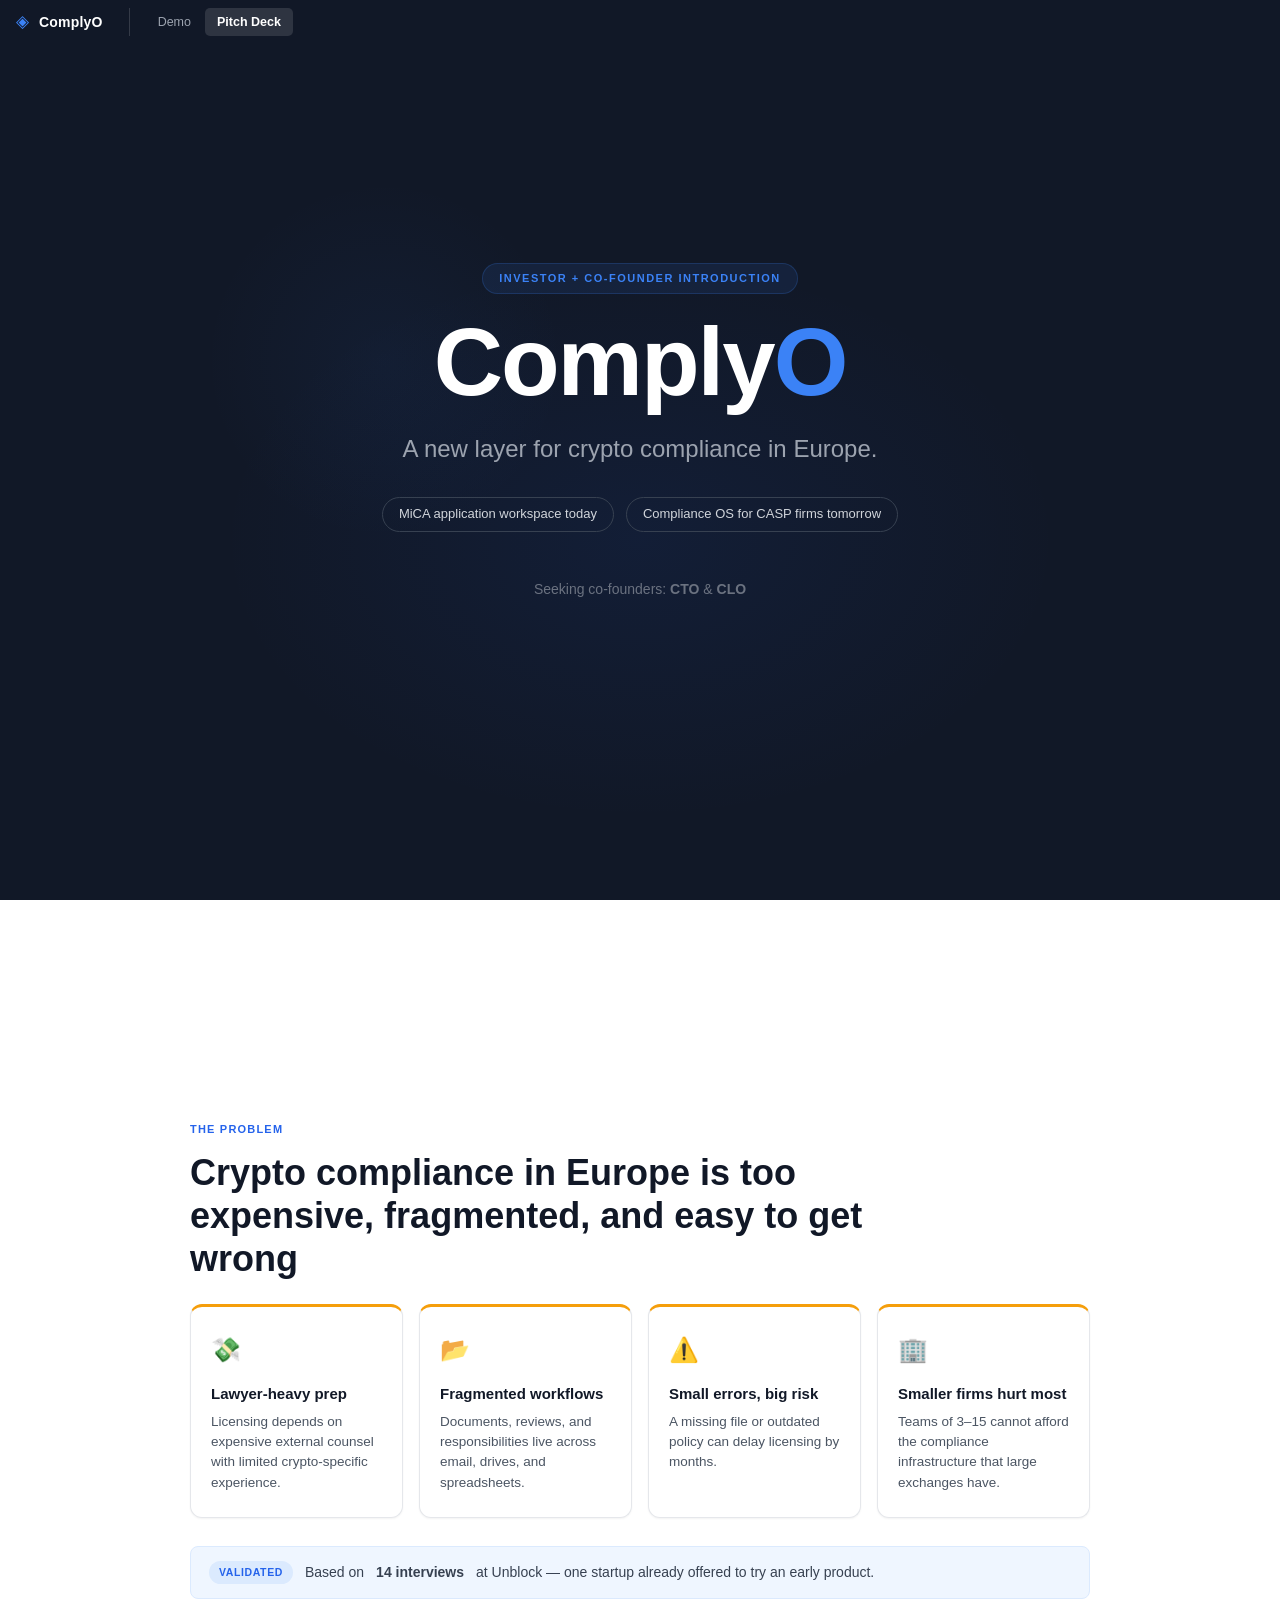
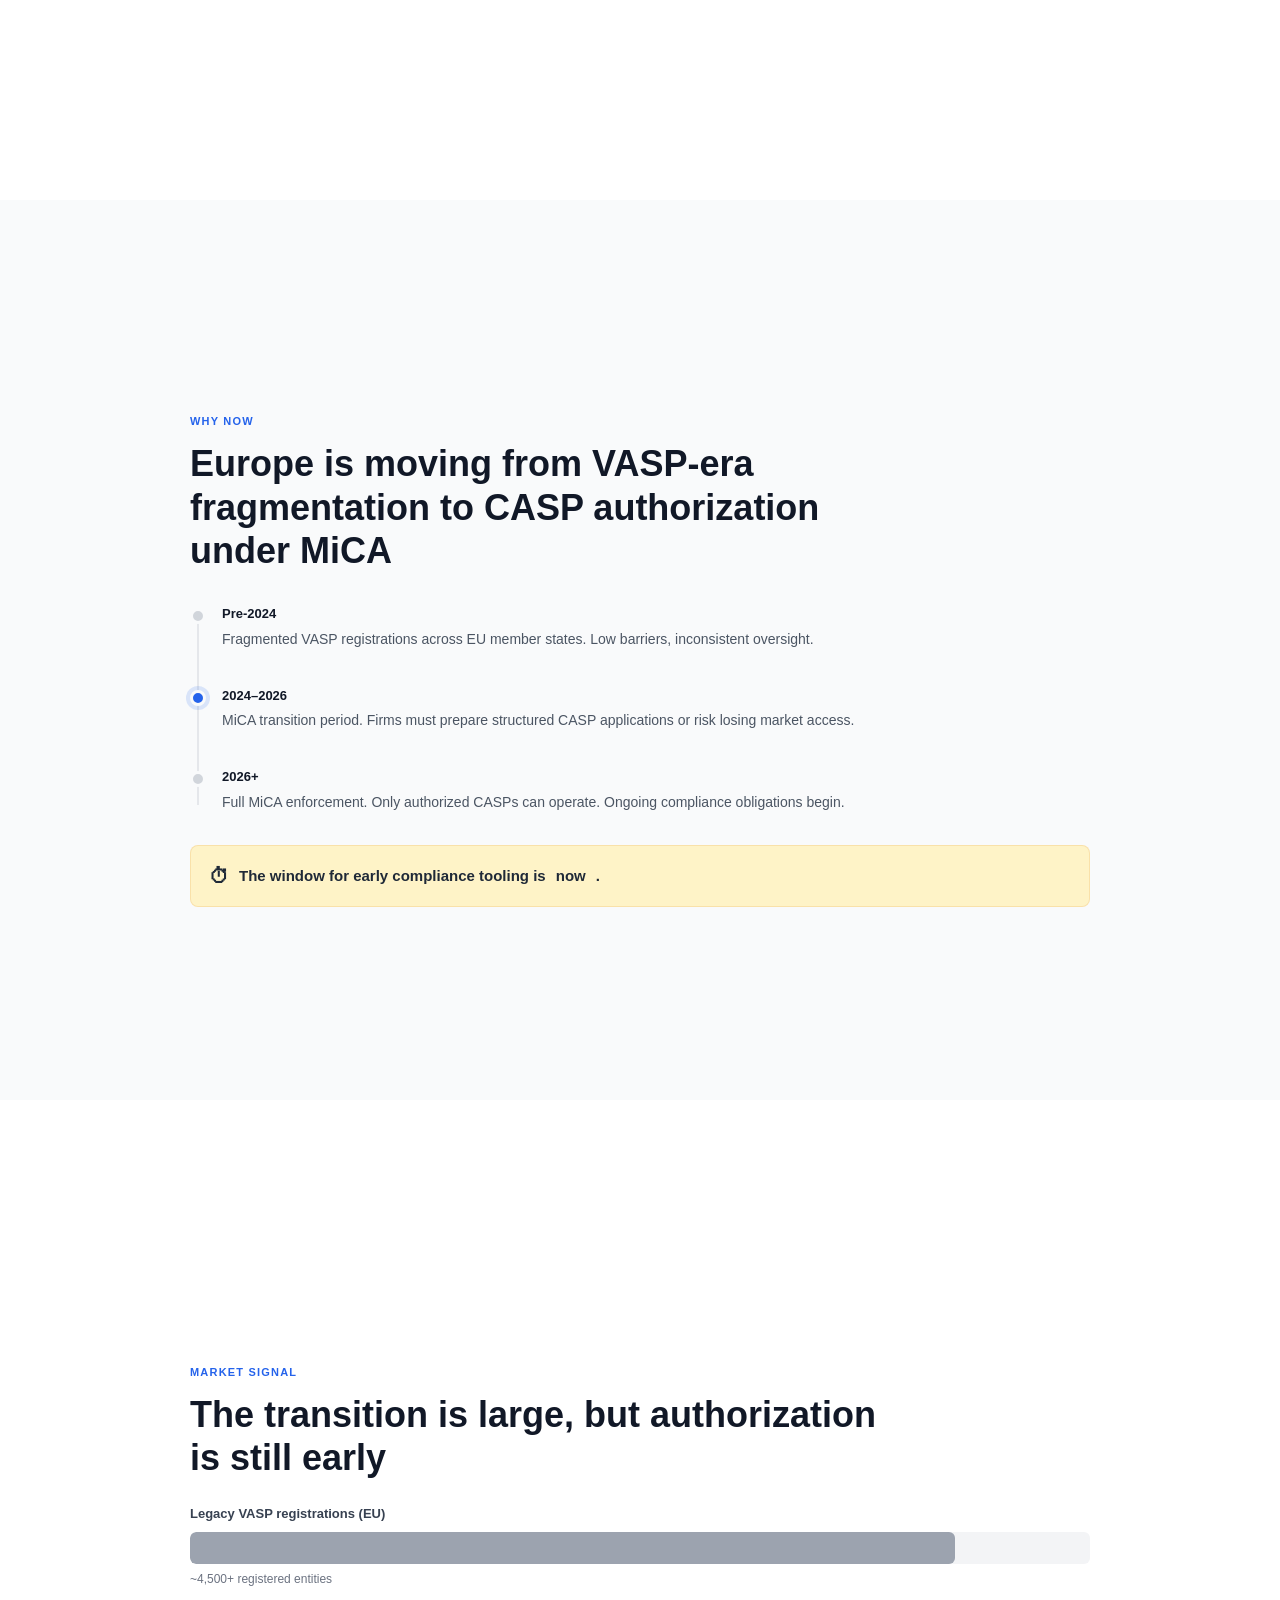
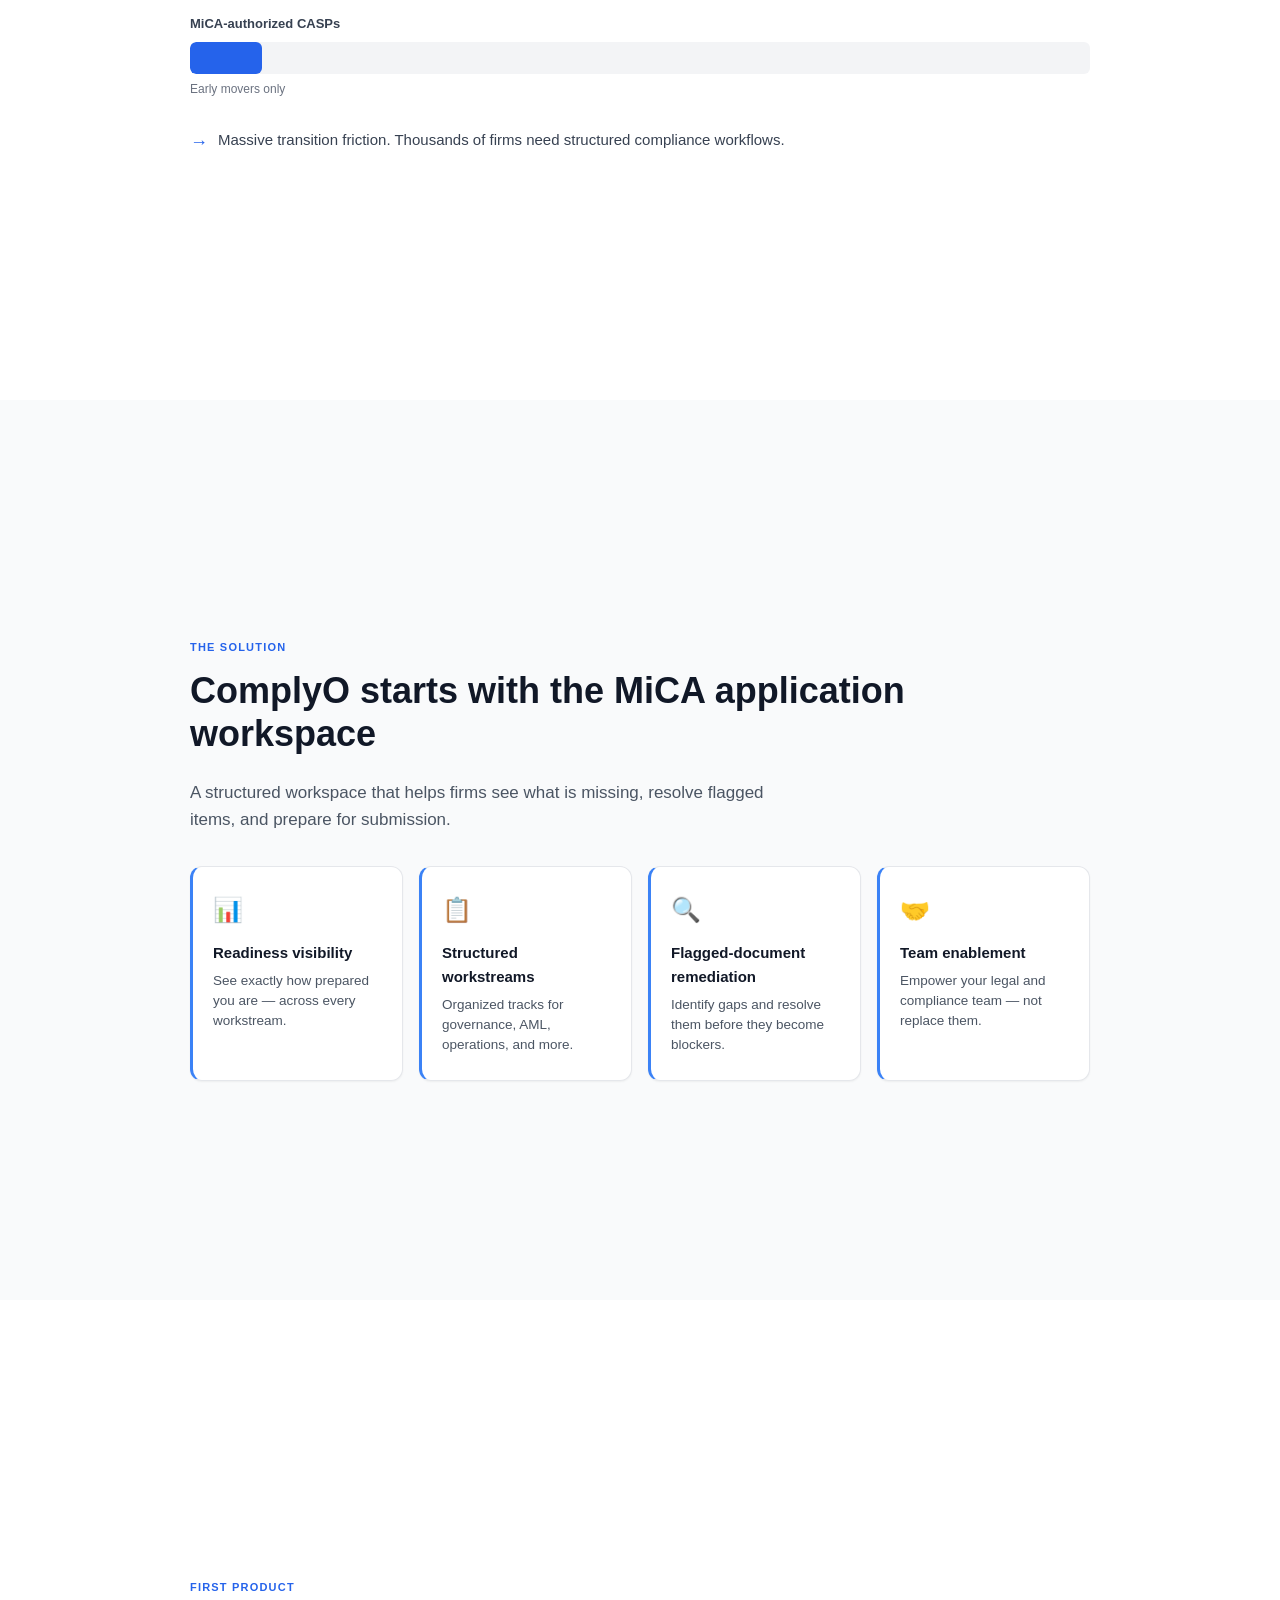
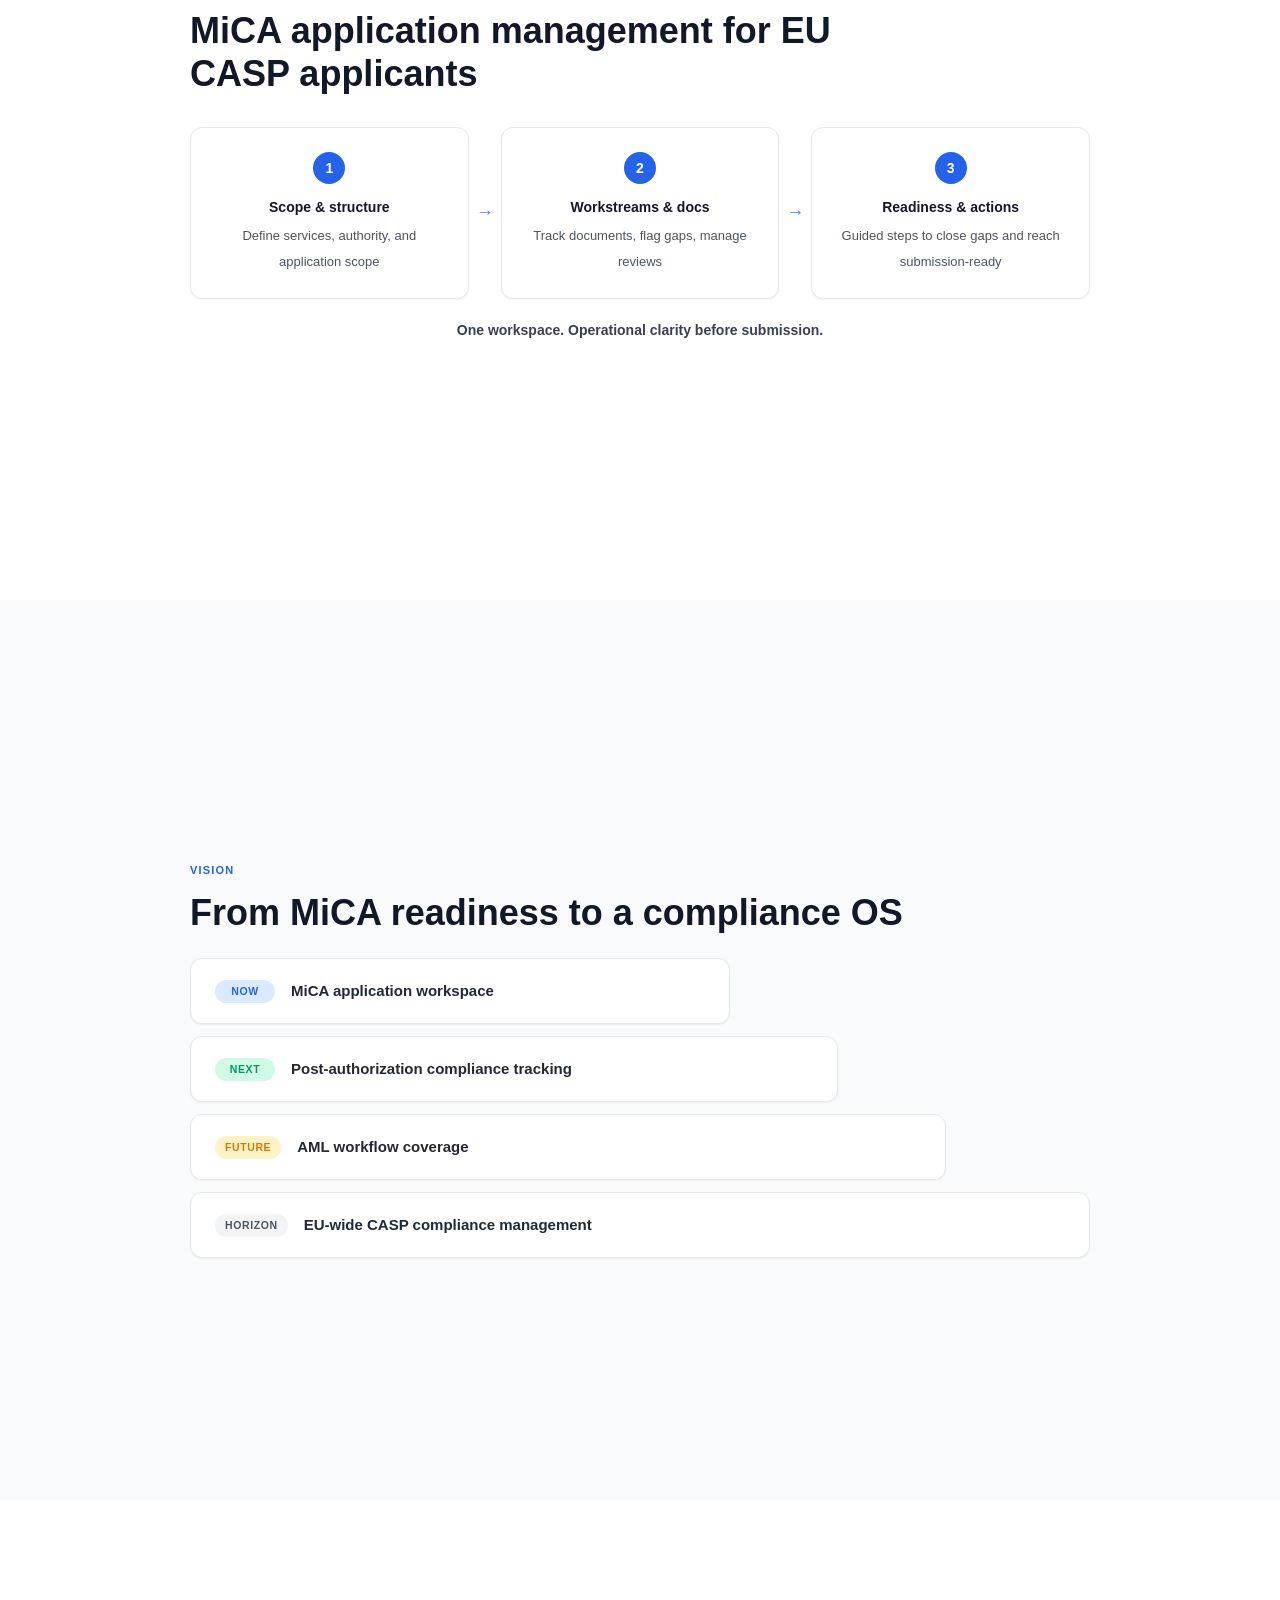
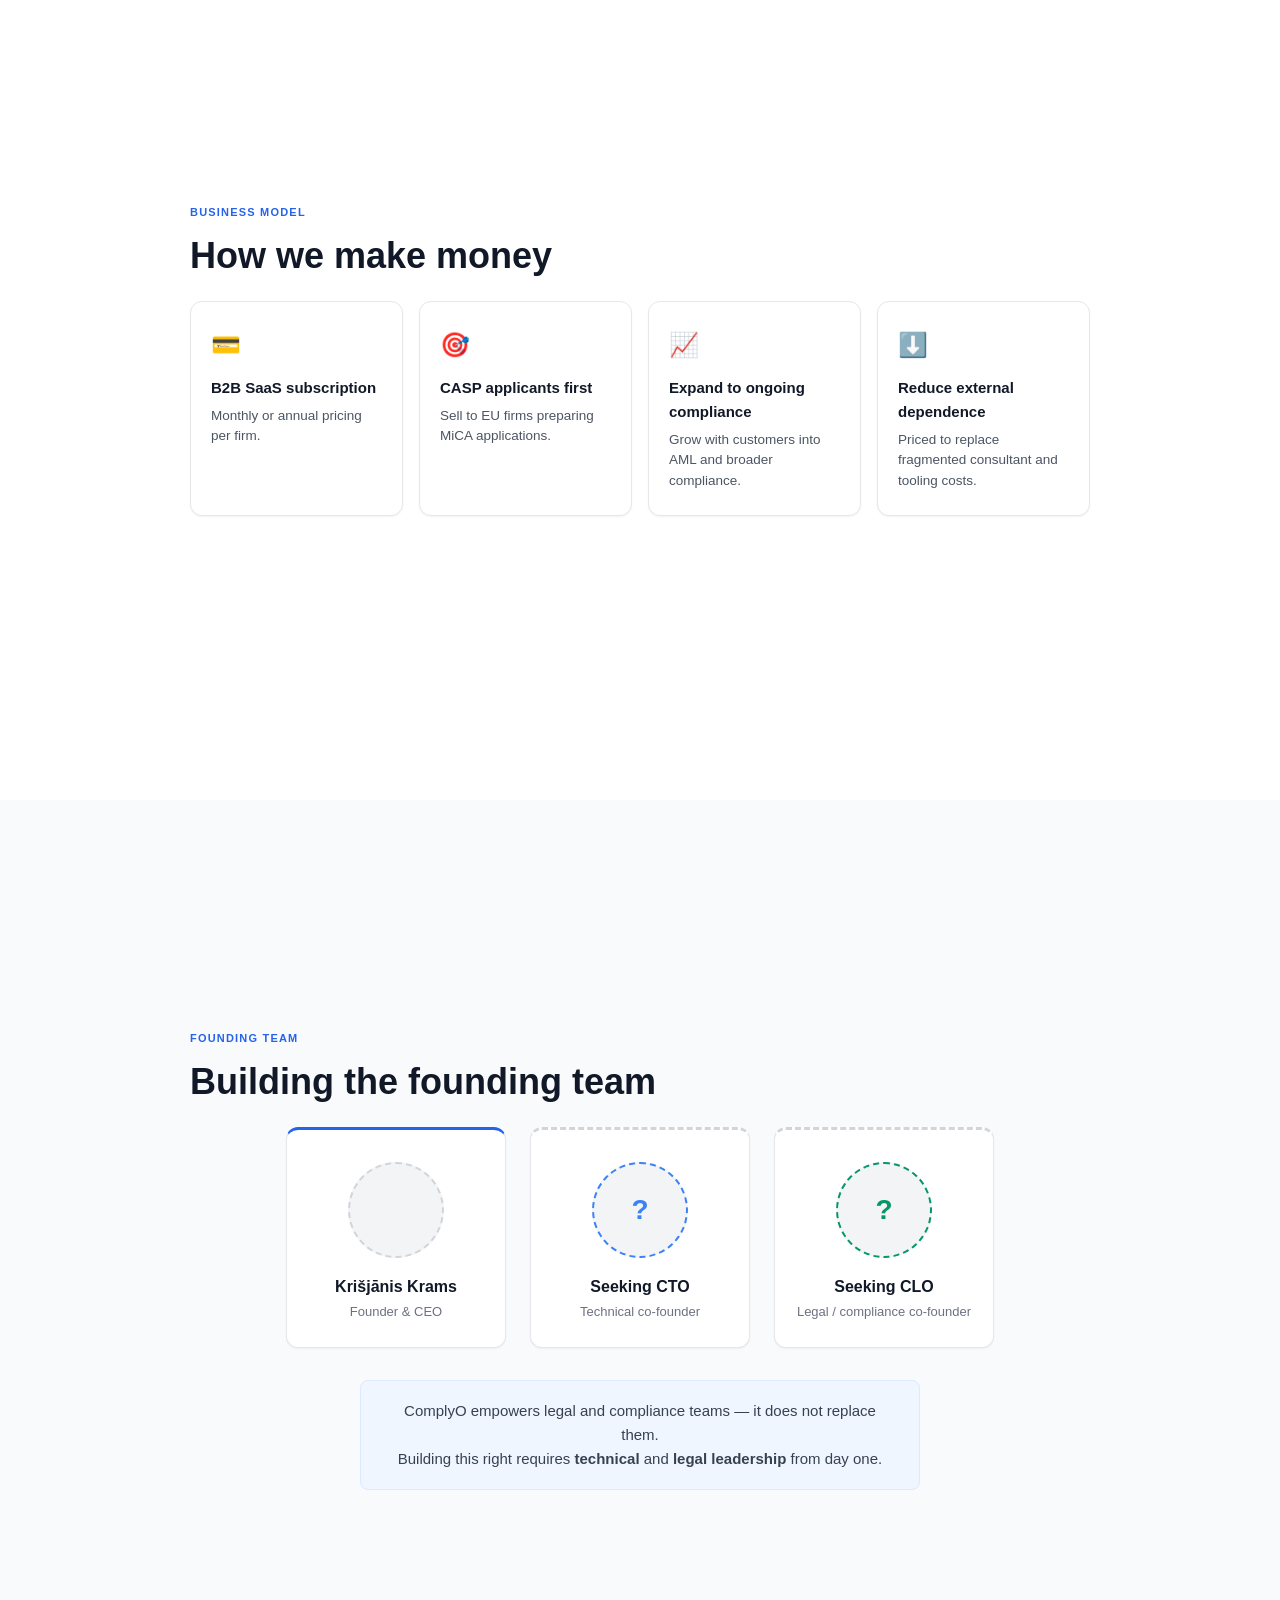
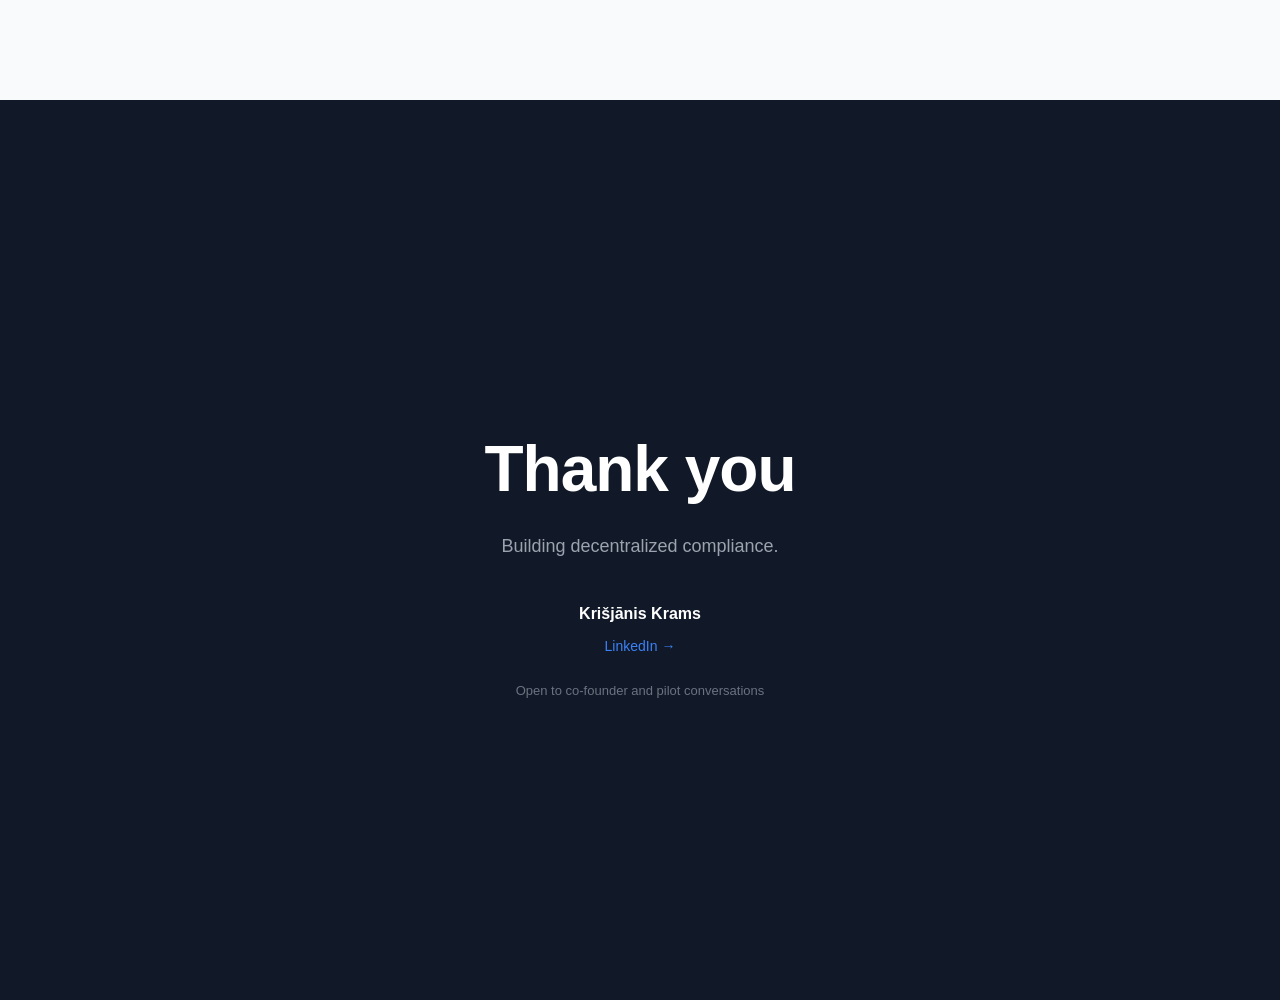
==== pitch.html @ 52136923 "Add files via upload" ====
<!DOCTYPE html>
<html lang="en">
<head>
  <meta charset="UTF-8">
  <meta name="viewport" content="width=device-width, initial-scale=1.0">
  <title>ComplyO — Pitch</title>
  <link rel="stylesheet" href="pitch.css">
</head>
<body>

  <!-- Shared header -->
  <header class="topbar">
    <div class="topbar-left">
      <span class="topbar-logo">◈</span>
      <span class="topbar-brand">ComplyO</span>
      <nav class="topbar-tabs">
        <a href="index.html" class="topbar-tab">Demo</a>
        <a href="pitch.html" class="topbar-tab topbar-tab--active">Pitch Deck</a>
      </nav>
    </div>
  </header>

  <!-- S1 — Title / Hero -->
  <section class="p-section p-hero" id="hero">
    <div class="p-hero-inner">
      <div class="p-hero-badge reveal">Investor + Co-Founder Introduction</div>
      <h1 class="p-hero-title reveal">Comply<span class="accent">O</span></h1>
      <p class="p-hero-sub reveal">A new layer for crypto compliance in Europe.</p>
      <div class="p-hero-pills reveal">
        <span class="pill">MiCA application workspace today</span>
        <span class="pill">Compliance OS for CASP firms tomorrow</span>
      </div>
      <div class="p-hero-cta reveal">
        <span class="cta-note">Seeking co-founders: <strong>CTO</strong> &amp; <strong>CLO</strong></span>
      </div>
    </div>
    <div class="p-hero-bg"></div>
  </section>

  <!-- S2 — Problem -->
  <section class="p-section" id="problem">
    <div class="p-container">
      <div class="section-label reveal">The Problem</div>
      <h2 class="section-title reveal">Crypto compliance in Europe is too expensive, fragmented, and easy to get wrong</h2>
      <div class="card-grid reveal-stagger">
        <div class="p-card p-card--warn">
          <div class="p-card-icon">💸</div>
          <h3>Lawyer-heavy prep</h3>
          <p>Licensing depends on expensive external counsel with limited crypto-specific experience.</p>
        </div>
        <div class="p-card p-card--warn">
          <div class="p-card-icon">📂</div>
          <h3>Fragmented workflows</h3>
          <p>Documents, reviews, and responsibilities live across email, drives, and spreadsheets.</p>
        </div>
        <div class="p-card p-card--warn">
          <div class="p-card-icon">⚠️</div>
          <h3>Small errors, big risk</h3>
          <p>A missing file or outdated policy can delay licensing by months.</p>
        </div>
        <div class="p-card p-card--warn">
          <div class="p-card-icon">🏢</div>
          <h3>Smaller firms hurt most</h3>
          <p>Teams of 3–15 cannot afford the compliance infrastructure that large exchanges have.</p>
        </div>
      </div>
      <div class="proof-block reveal">
        <span class="proof-tag">Validated</span>
        Based on <strong>14 interviews</strong> at Unblock — one startup already offered to try an early product.
      </div>
    </div>
  </section>

  <!-- S3 — Why Now -->
  <section class="p-section p-section--alt" id="why-now">
    <div class="p-container">
      <div class="section-label reveal">Why Now</div>
      <h2 class="section-title reveal">Europe is moving from VASP-era fragmentation to CASP authorization under MiCA</h2>
      <div class="timeline reveal-stagger">
        <div class="tl-item">
          <div class="tl-dot"></div>
          <div class="tl-content">
            <div class="tl-year">Pre-2024</div>
            <div class="tl-text">Fragmented VASP registrations across EU member states. Low barriers, inconsistent oversight.</div>
          </div>
        </div>
        <div class="tl-item">
          <div class="tl-dot tl-dot--active"></div>
          <div class="tl-content">
            <div class="tl-year">2024–2026</div>
            <div class="tl-text">MiCA transition period. Firms must prepare structured CASP applications or risk losing market access.</div>
          </div>
        </div>
        <div class="tl-item">
          <div class="tl-dot"></div>
          <div class="tl-content">
            <div class="tl-year">2026+</div>
            <div class="tl-text">Full MiCA enforcement. Only authorized CASPs can operate. Ongoing compliance obligations begin.</div>
          </div>
        </div>
      </div>
      <div class="urgency-note reveal">
        <span class="urgency-icon">⏱</span>
        The window for early compliance tooling is <strong>now</strong>.
      </div>
    </div>
  </section>

  <!-- S4 — Market Signal -->
  <section class="p-section" id="market">
    <div class="p-container">
      <div class="section-label reveal">Market Signal</div>
      <h2 class="section-title reveal">The transition is large, but authorization is still early</h2>
      <div class="market-visual reveal">
        <div class="market-bar-group">
          <div class="market-bar-wrap">
            <div class="market-bar-label">Legacy VASP registrations (EU)</div>
            <div class="market-bar">
              <div class="market-bar-fill market-bar-fill--large" data-width="85"></div>
            </div>
            <div class="market-bar-value">~4,500+ registered entities</div>
          </div>
          <div class="market-bar-wrap">
            <div class="market-bar-label">MiCA-authorized CASPs</div>
            <div class="market-bar">
              <div class="market-bar-fill market-bar-fill--small" data-width="8"></div>
            </div>
            <div class="market-bar-value">Early movers only</div>
          </div>
        </div>
        <div class="market-insight">
          <span class="market-arrow">→</span>
          Massive transition friction. Thousands of firms need structured compliance workflows.
        </div>
      </div>
    </div>
  </section>

  <!-- S5 — Solution -->
  <section class="p-section p-section--alt" id="solution">
    <div class="p-container">
      <div class="section-label reveal">The Solution</div>
      <h2 class="section-title reveal">ComplyO starts with the MiCA application workspace</h2>
      <p class="section-sub reveal">A structured workspace that helps firms see what is missing, resolve flagged items, and prepare for submission.</p>
      <div class="solution-grid reveal-stagger">
        <div class="sol-card">
          <div class="sol-icon">📊</div>
          <h3>Readiness visibility</h3>
          <p>See exactly how prepared you are — across every workstream.</p>
        </div>
        <div class="sol-card">
          <div class="sol-icon">📋</div>
          <h3>Structured workstreams</h3>
          <p>Organized tracks for governance, AML, operations, and more.</p>
        </div>
        <div class="sol-card">
          <div class="sol-icon">🔍</div>
          <h3>Flagged-document remediation</h3>
          <p>Identify gaps and resolve them before they become blockers.</p>
        </div>
        <div class="sol-card">
          <div class="sol-icon">🤝</div>
          <h3>Team enablement</h3>
          <p>Empower your legal and compliance team — not replace them.</p>
        </div>
      </div>
    </div>
  </section>

  <!-- S6 — First Wedge -->
  <section class="p-section" id="wedge">
    <div class="p-container">
      <div class="section-label reveal">First Product</div>
      <h2 class="section-title reveal">MiCA application management for EU CASP applicants</h2>
      <div class="wedge-flow reveal">
        <div class="wedge-step">
          <div class="wedge-num">1</div>
          <div class="wedge-desc">
            <strong>Scope &amp; structure</strong>
            <span>Define services, authority, and application scope</span>
          </div>
        </div>
        <div class="wedge-connector"></div>
        <div class="wedge-step">
          <div class="wedge-num">2</div>
          <div class="wedge-desc">
            <strong>Workstreams &amp; docs</strong>
            <span>Track documents, flag gaps, manage reviews</span>
          </div>
        </div>
        <div class="wedge-connector"></div>
        <div class="wedge-step">
          <div class="wedge-num">3</div>
          <div class="wedge-desc">
            <strong>Readiness &amp; actions</strong>
            <span>Guided steps to close gaps and reach submission-ready</span>
          </div>
        </div>
      </div>
      <div class="wedge-note reveal">One workspace. Operational clarity before submission.</div>
    </div>
  </section>

  <!-- S7 — Vision -->
  <section class="p-section p-section--alt" id="vision">
    <div class="p-container">
      <div class="section-label reveal">Vision</div>
      <h2 class="section-title reveal">From MiCA readiness to a compliance OS</h2>
      <div class="roadmap reveal-stagger">
        <div class="rm-layer rm-layer--now">
          <div class="rm-tag">Now</div>
          <div class="rm-label">MiCA application workspace</div>
        </div>
        <div class="rm-layer rm-layer--next">
          <div class="rm-tag">Next</div>
          <div class="rm-label">Post-authorization compliance tracking</div>
        </div>
        <div class="rm-layer rm-layer--future">
          <div class="rm-tag">Future</div>
          <div class="rm-label">AML workflow coverage</div>
        </div>
        <div class="rm-layer rm-layer--horizon">
          <div class="rm-tag">Horizon</div>
          <div class="rm-label">EU-wide CASP compliance management</div>
        </div>
      </div>
    </div>
  </section>

  <!-- S8 — Business Model -->
  <section class="p-section" id="business">
    <div class="p-container">
      <div class="section-label reveal">Business Model</div>
      <h2 class="section-title reveal">How we make money</h2>
      <div class="biz-grid reveal-stagger">
        <div class="biz-card">
          <div class="biz-icon">💳</div>
          <h3>B2B SaaS subscription</h3>
          <p>Monthly or annual pricing per firm.</p>
        </div>
        <div class="biz-card">
          <div class="biz-icon">🎯</div>
          <h3>CASP applicants first</h3>
          <p>Sell to EU firms preparing MiCA applications.</p>
        </div>
        <div class="biz-card">
          <div class="biz-icon">📈</div>
          <h3>Expand to ongoing compliance</h3>
          <p>Grow with customers into AML and broader compliance.</p>
        </div>
        <div class="biz-card">
          <div class="biz-icon">⬇️</div>
          <h3>Reduce external dependence</h3>
          <p>Priced to replace fragmented consultant and tooling costs.</p>
        </div>
      </div>
    </div>
  </section>

  <!-- S9 — Team -->
  <section class="p-section p-section--alt" id="team">
    <div class="p-container">
      <div class="section-label reveal">Founding Team</div>
      <h2 class="section-title reveal">Building the founding team</h2>
      <div class="team-grid reveal-stagger">
        <div class="team-card team-card--founder">
          <div class="team-photo">
            <img src="assets/founder-krisjanis.jpg" alt="Krišjānis Krams" onerror="this.style.display='none';this.parentElement.classList.add('team-photo--placeholder')">
          </div>
          <div class="team-name">Krišjānis Krams</div>
          <div class="team-role">Founder &amp; CEO</div>
        </div>
        <div class="team-card team-card--open">
          <div class="team-photo team-photo--placeholder team-photo--cto">
            <span>?</span>
          </div>
          <div class="team-name">Seeking CTO</div>
          <div class="team-role">Technical co-founder</div>
        </div>
        <div class="team-card team-card--open">
          <div class="team-photo team-photo--placeholder team-photo--clo">
            <span>?</span>
          </div>
          <div class="team-name">Seeking CLO</div>
          <div class="team-role">Legal / compliance co-founder</div>
        </div>
      </div>
      <div class="team-message reveal">
        ComplyO empowers legal and compliance teams — it does not replace them.<br>
        Building this right requires <strong>technical</strong> and <strong>legal leadership</strong> from day one.
      </div>
    </div>
  </section>

  <!-- S10 — Closing -->
  <section class="p-section p-closing" id="closing">
    <div class="p-container">
      <h2 class="closing-thanks reveal">Thank you</h2>
      <p class="closing-line reveal">Building decentralized compliance.</p>
      <div class="closing-contact reveal">
        <div class="closing-name">Krišjānis Krams</div>
        <a href="https://www.linkedin.com/in/krams-industries/" target="_blank" rel="noopener" class="closing-link">LinkedIn →</a>
      </div>
      <div class="closing-note reveal">Open to co-founder and pilot conversations</div>
    </div>
  </section>

  <script src="pitch.js"></script>
</body>
</html>
---- pitch.css ----
/* === ComplyO Pitch — Styles === */
/* Matches the demo's token system: blue-600, gray-900, etc. */

*, *::before, *::after { box-sizing: border-box; margin: 0; padding: 0; }

:root {
  --blue-700: #1d4ed8;
  --blue-600: #2563eb;
  --blue-500: #3b82f6;
  --blue-100: #dbeafe;
  --blue-50: #eff6ff;
  --gray-900: #111827;
  --gray-800: #1f2937;
  --gray-700: #374151;
  --gray-600: #4b5563;
  --gray-500: #6b7280;
  --gray-400: #9ca3af;
  --gray-300: #d1d5db;
  --gray-200: #e5e7eb;
  --gray-100: #f3f4f6;
  --gray-50: #f9fafb;
  --white: #ffffff;
  --green-600: #059669;
  --green-100: #d1fae5;
  --amber-600: #d97706;
  --amber-500: #f59e0b;
  --amber-100: #fef3c7;
  --red-600: #dc2626;
  --red-100: #fee2e2;
  --radius: 8px;
  --radius-lg: 12px;
  --shadow-sm: 0 1px 2px rgba(0,0,0,.05);
  --shadow: 0 1px 3px rgba(0,0,0,.08);
  --shadow-md: 0 4px 12px rgba(0,0,0,.08);
  --tr: .2s ease;
}

html { scroll-behavior: smooth; }

body {
  font-family: -apple-system, BlinkMacSystemFont, 'Segoe UI', Roboto, 'Helvetica Neue', Arial, sans-serif;
  background: var(--white);
  color: var(--gray-900);
  line-height: 1.6;
  -webkit-font-smoothing: antialiased;
  font-size: 16px;
  overflow-x: hidden;
}

/* === Shared Header === */
.topbar {
  height: 44px;
  background: var(--gray-900);
  color: var(--white);
  display: flex;
  align-items: center;
  justify-content: space-between;
  padding: 0 16px;
  position: fixed;
  top: 0; left: 0; right: 0;
  z-index: 100;
}
.topbar-left {
  display: flex;
  align-items: center;
  gap: 10px;
}
.topbar-logo {
  font-size: 17px;
  color: var(--blue-500);
}
.topbar-brand {
  font-size: 14px;
  font-weight: 700;
  letter-spacing: .2px;
}
.topbar-tabs {
  display: flex;
  gap: 2px;
  margin-left: 16px;
  padding-left: 16px;
  border-left: 1px solid rgba(255,255,255,.15);
}
.topbar-tab {
  font-size: 12.5px;
  font-weight: 500;
  color: var(--gray-400);
  text-decoration: none;
  padding: 4px 12px;
  border-radius: 5px;
  transition: background .15s ease, color .15s ease;
}
.topbar-tab:hover { background: rgba(255,255,255,.08); color: var(--gray-300); }
.topbar-tab--active {
  background: rgba(255,255,255,.12);
  color: var(--white);
  font-weight: 600;
}

/* === Sections === */
.p-section {
  min-height: 100vh;
  display: flex;
  align-items: center;
  justify-content: center;
  padding: 100px 24px 80px;
  position: relative;
}
.p-section--alt {
  background: var(--gray-50);
}
.p-container {
  max-width: 900px;
  width: 100%;
  margin: 0 auto;
}

/* === Reveal animations === */
.reveal {
  opacity: 0;
  transform: translateY(24px);
  transition: opacity .6s ease, transform .6s ease;
}
.reveal.visible {
  opacity: 1;
  transform: translateY(0);
}
.reveal-stagger > * {
  opacity: 0;
  transform: translateY(20px);
  transition: opacity .5s ease, transform .5s ease;
}
.reveal-stagger > *.visible {
  opacity: 1;
  transform: translateY(0);
}

/* === Section labels & titles === */
.section-label {
  font-size: 11px;
  font-weight: 700;
  text-transform: uppercase;
  letter-spacing: 1.2px;
  color: var(--blue-600);
  margin-bottom: 12px;
}
.section-title {
  font-size: clamp(24px, 4vw, 36px);
  font-weight: 800;
  line-height: 1.2;
  color: var(--gray-900);
  margin-bottom: 24px;
  max-width: 720px;
}
.section-sub {
  font-size: 17px;
  color: var(--gray-600);
  max-width: 600px;
  margin-bottom: 32px;
  line-height: 1.6;
}

/* === S1 Hero === */
.p-hero {
  min-height: 100vh;
  background: var(--gray-900);
  color: var(--white);
  text-align: center;
  padding-top: 44px;
  overflow: hidden;
}
.p-hero-inner {
  position: relative;
  z-index: 2;
  display: flex;
  flex-direction: column;
  align-items: center;
  gap: 20px;
}
.p-hero-badge {
  font-size: 11px;
  font-weight: 600;
  text-transform: uppercase;
  letter-spacing: 1.5px;
  color: var(--blue-500);
  background: rgba(59,130,246,.1);
  padding: 6px 16px;
  border-radius: 20px;
  border: 1px solid rgba(59,130,246,.2);
}
.p-hero-title {
  font-size: clamp(48px, 10vw, 96px);
  font-weight: 900;
  letter-spacing: -2px;
  line-height: 1;
}
.p-hero-title .accent { color: var(--blue-500); }
.p-hero-sub {
  font-size: clamp(18px, 3vw, 24px);
  color: var(--gray-400);
  font-weight: 400;
  max-width: 520px;
}
.p-hero-pills {
  display: flex;
  gap: 12px;
  flex-wrap: wrap;
  justify-content: center;
  margin-top: 8px;
}
.pill {
  font-size: 13px;
  padding: 6px 16px;
  border-radius: 20px;
  border: 1px solid var(--gray-700);
  color: var(--gray-300);
}
.p-hero-cta { margin-top: 24px; }
.cta-note {
  font-size: 14px;
  color: var(--gray-500);
}
.cta-note strong { color: var(--blue-400); }
.p-hero-bg {
  position: absolute;
  inset: 0;
  background:
    radial-gradient(ellipse 600px 400px at 50% 60%, rgba(37,99,235,.08) 0%, transparent 70%),
    radial-gradient(ellipse 300px 300px at 30% 40%, rgba(59,130,246,.05) 0%, transparent 60%);
  z-index: 1;
}

/* === S2 Problem cards === */
.card-grid {
  display: grid;
  grid-template-columns: repeat(auto-fit, minmax(200px, 1fr));
  gap: 16px;
  margin-bottom: 28px;
}
.p-card {
  background: var(--white);
  border: 1px solid var(--gray-200);
  border-radius: var(--radius-lg);
  padding: 24px 20px;
  box-shadow: var(--shadow-sm);
  transition: transform var(--tr), box-shadow var(--tr);
}
.p-card:hover {
  transform: translateY(-2px);
  box-shadow: var(--shadow-md);
}
.p-card--warn { border-top: 3px solid var(--amber-500); }
.p-card-icon { font-size: 24px; margin-bottom: 12px; }
.p-card h3 {
  font-size: 15px;
  font-weight: 700;
  margin-bottom: 6px;
  color: var(--gray-900);
}
.p-card p {
  font-size: 13.5px;
  color: var(--gray-600);
  line-height: 1.5;
}
.proof-block {
  font-size: 14px;
  color: var(--gray-700);
  background: var(--blue-50);
  border: 1px solid var(--blue-100);
  border-radius: var(--radius);
  padding: 14px 18px;
  display: flex;
  align-items: center;
  gap: 12px;
}
.proof-tag {
  font-size: 10.5px;
  font-weight: 700;
  text-transform: uppercase;
  letter-spacing: .6px;
  color: var(--blue-600);
  background: var(--blue-100);
  padding: 3px 10px;
  border-radius: 12px;
  white-space: nowrap;
}

/* === S3 Timeline === */
.timeline {
  position: relative;
  padding-left: 32px;
  margin: 32px 0;
}
.timeline::before {
  content: '';
  position: absolute;
  left: 7px;
  top: 8px;
  bottom: 8px;
  width: 2px;
  background: var(--gray-200);
}
.tl-item {
  position: relative;
  padding-bottom: 36px;
  display: flex;
  gap: 16px;
}
.tl-item:last-child { padding-bottom: 0; }
.tl-dot {
  width: 16px;
  height: 16px;
  border-radius: 50%;
  background: var(--gray-300);
  border: 3px solid var(--gray-50);
  flex-shrink: 0;
  position: absolute;
  left: -32px;
  top: 4px;
}
.tl-dot--active {
  background: var(--blue-600);
  box-shadow: 0 0 0 4px rgba(37,99,235,.15);
}
.tl-year {
  font-size: 13px;
  font-weight: 700;
  color: var(--gray-900);
  margin-bottom: 4px;
}
.tl-text {
  font-size: 14px;
  color: var(--gray-600);
  line-height: 1.5;
}
.urgency-note {
  display: flex;
  align-items: center;
  gap: 10px;
  font-size: 15px;
  font-weight: 600;
  color: var(--gray-800);
  background: var(--amber-100);
  border: 1px solid rgba(217,119,6,.15);
  border-radius: var(--radius);
  padding: 14px 18px;
}
.urgency-icon { font-size: 20px; }

/* === S4 Market bars === */
.market-visual { margin-top: 12px; }
.market-bar-group {
  display: flex;
  flex-direction: column;
  gap: 24px;
  margin-bottom: 28px;
}
.market-bar-label {
  font-size: 13px;
  font-weight: 600;
  color: var(--gray-700);
  margin-bottom: 8px;
}
.market-bar {
  height: 32px;
  background: var(--gray-100);
  border-radius: 6px;
  overflow: hidden;
  position: relative;
}
.market-bar-fill {
  height: 100%;
  border-radius: 6px;
  width: 0;
  transition: width 1.2s ease;
}
.market-bar-fill--large { background: var(--gray-400); }
.market-bar-fill--small { background: var(--blue-600); }
.market-bar-value {
  font-size: 12px;
  color: var(--gray-500);
  margin-top: 6px;
}
.market-insight {
  display: flex;
  align-items: flex-start;
  gap: 10px;
  font-size: 15px;
  color: var(--gray-700);
  font-weight: 500;
}
.market-arrow {
  color: var(--blue-600);
  font-weight: 700;
  font-size: 18px;
  flex-shrink: 0;
}

/* === S5 Solution cards === */
.solution-grid {
  display: grid;
  grid-template-columns: repeat(auto-fit, minmax(200px, 1fr));
  gap: 16px;
}
.sol-card {
  background: var(--white);
  border: 1px solid var(--gray-200);
  border-radius: var(--radius-lg);
  padding: 24px 20px;
  box-shadow: var(--shadow-sm);
  border-left: 3px solid var(--blue-500);
  transition: transform var(--tr), box-shadow var(--tr);
}
.sol-card:hover {
  transform: translateY(-2px);
  box-shadow: var(--shadow-md);
}
.sol-icon { font-size: 24px; margin-bottom: 12px; }
.sol-card h3 {
  font-size: 15px;
  font-weight: 700;
  margin-bottom: 6px;
  color: var(--gray-900);
}
.sol-card p {
  font-size: 13.5px;
  color: var(--gray-600);
  line-height: 1.5;
}

/* === S6 Wedge flow === */
.wedge-flow {
  display: flex;
  align-items: stretch;
  gap: 0;
  margin: 32px 0 20px;
}
.wedge-step {
  flex: 1;
  background: var(--white);
  border: 1px solid var(--gray-200);
  border-radius: var(--radius-lg);
  padding: 24px 20px;
  text-align: center;
  box-shadow: var(--shadow-sm);
}
.wedge-num {
  width: 32px;
  height: 32px;
  border-radius: 50%;
  background: var(--blue-600);
  color: var(--white);
  font-size: 14px;
  font-weight: 700;
  display: inline-flex;
  align-items: center;
  justify-content: center;
  margin-bottom: 12px;
}
.wedge-desc strong {
  display: block;
  font-size: 14px;
  color: var(--gray-900);
  margin-bottom: 4px;
}
.wedge-desc span {
  font-size: 13px;
  color: var(--gray-600);
}
.wedge-connector {
  width: 32px;
  flex-shrink: 0;
  display: flex;
  align-items: center;
  justify-content: center;
  position: relative;
}
.wedge-connector::after {
  content: '→';
  font-size: 18px;
  color: var(--blue-500);
  font-weight: 700;
}
.wedge-note {
  font-size: 14px;
  font-weight: 600;
  color: var(--gray-700);
  text-align: center;
}

/* === S7 Roadmap layers === */
.roadmap {
  display: flex;
  flex-direction: column;
  gap: 12px;
  margin-top: 24px;
}
.rm-layer {
  display: flex;
  align-items: center;
  gap: 16px;
  padding: 20px 24px;
  border-radius: var(--radius-lg);
  background: var(--white);
  border: 1px solid var(--gray-200);
  box-shadow: var(--shadow-sm);
  transition: transform var(--tr);
}
.rm-layer:hover { transform: translateX(4px); }
.rm-tag {
  font-size: 10.5px;
  font-weight: 700;
  text-transform: uppercase;
  letter-spacing: .6px;
  padding: 3px 10px;
  border-radius: 12px;
  white-space: nowrap;
  min-width: 60px;
  text-align: center;
}
.rm-layer--now .rm-tag { background: var(--blue-100); color: var(--blue-600); }
.rm-layer--next .rm-tag { background: var(--green-100); color: var(--green-600); }
.rm-layer--future .rm-tag { background: var(--amber-100); color: var(--amber-600); }
.rm-layer--horizon .rm-tag { background: var(--gray-100); color: var(--gray-600); }
.rm-label {
  font-size: 15px;
  font-weight: 600;
  color: var(--gray-800);
}
/* progressive width hint */
.rm-layer--now { width: 60%; min-width: 320px; }
.rm-layer--next { width: 72%; min-width: 320px; }
.rm-layer--future { width: 84%; min-width: 320px; }
.rm-layer--horizon { width: 100%; }

/* === S8 Business cards === */
.biz-grid {
  display: grid;
  grid-template-columns: repeat(auto-fit, minmax(200px, 1fr));
  gap: 16px;
}
.biz-card {
  background: var(--white);
  border: 1px solid var(--gray-200);
  border-radius: var(--radius-lg);
  padding: 24px 20px;
  box-shadow: var(--shadow-sm);
}
.biz-icon { font-size: 24px; margin-bottom: 12px; }
.biz-card h3 {
  font-size: 15px;
  font-weight: 700;
  margin-bottom: 6px;
  color: var(--gray-900);
}
.biz-card p {
  font-size: 13.5px;
  color: var(--gray-600);
  line-height: 1.5;
}

/* === S9 Team === */
.team-grid {
  display: flex;
  gap: 24px;
  justify-content: center;
  flex-wrap: wrap;
  margin-bottom: 32px;
}
.team-card {
  width: 220px;
  text-align: center;
  background: var(--white);
  border: 1px solid var(--gray-200);
  border-radius: var(--radius-lg);
  padding: 32px 20px 24px;
  box-shadow: var(--shadow-sm);
  transition: transform var(--tr), box-shadow var(--tr);
}
.team-card:hover {
  transform: translateY(-3px);
  box-shadow: var(--shadow-md);
}
.team-card--founder { border-top: 3px solid var(--blue-600); }
.team-card--open { border-top: 3px dashed var(--gray-300); }
.team-photo {
  width: 96px;
  height: 96px;
  border-radius: 50%;
  overflow: hidden;
  margin: 0 auto 16px;
  background: var(--gray-100);
}
.team-photo img {
  width: 100%;
  height: 100%;
  object-fit: cover;
}
.team-photo--placeholder {
  display: flex;
  align-items: center;
  justify-content: center;
  border: 2px dashed var(--gray-300);
}
.team-photo--placeholder span {
  font-size: 28px;
  font-weight: 700;
  color: var(--gray-400);
}
.team-photo--cto { border-color: var(--blue-500); }
.team-photo--cto span { color: var(--blue-500); }
.team-photo--clo { border-color: var(--green-600); }
.team-photo--clo span { color: var(--green-600); }
.team-name {
  font-size: 16px;
  font-weight: 700;
  color: var(--gray-900);
  margin-bottom: 2px;
}
.team-role {
  font-size: 13px;
  color: var(--gray-500);
}
.team-message {
  font-size: 15px;
  color: var(--gray-700);
  text-align: center;
  max-width: 560px;
  margin: 0 auto;
  line-height: 1.6;
  background: var(--blue-50);
  border: 1px solid var(--blue-100);
  border-radius: var(--radius);
  padding: 18px 24px;
}

/* === S10 Closing === */
.p-closing {
  background: var(--gray-900);
  color: var(--white);
  text-align: center;
}
.closing-thanks {
  font-size: clamp(36px, 7vw, 64px);
  font-weight: 900;
  letter-spacing: -1px;
  margin-bottom: 12px;
}
.closing-line {
  font-size: 18px;
  color: var(--gray-400);
  margin-bottom: 40px;
}
.closing-contact {
  display: flex;
  flex-direction: column;
  align-items: center;
  gap: 8px;
  margin-bottom: 24px;
}
.closing-name {
  font-size: 16px;
  font-weight: 600;
}
.closing-link {
  color: var(--blue-500);
  text-decoration: none;
  font-size: 14px;
  transition: color var(--tr);
}
.closing-link:hover { color: var(--blue-400); }
.closing-note {
  font-size: 13px;
  color: var(--gray-500);
}

/* === Responsive === */
@media (max-width: 640px) {
  .p-section { padding: 80px 16px 60px; }
  .wedge-flow { flex-direction: column; }
  .wedge-connector { width: auto; height: 24px; }
  .wedge-connector::after { transform: rotate(90deg); }
  .team-grid { flex-direction: column; align-items: center; }
  .rm-layer--now,
  .rm-layer--next,
  .rm-layer--future,
  .rm-layer--horizon { width: 100%; min-width: 0; }
}
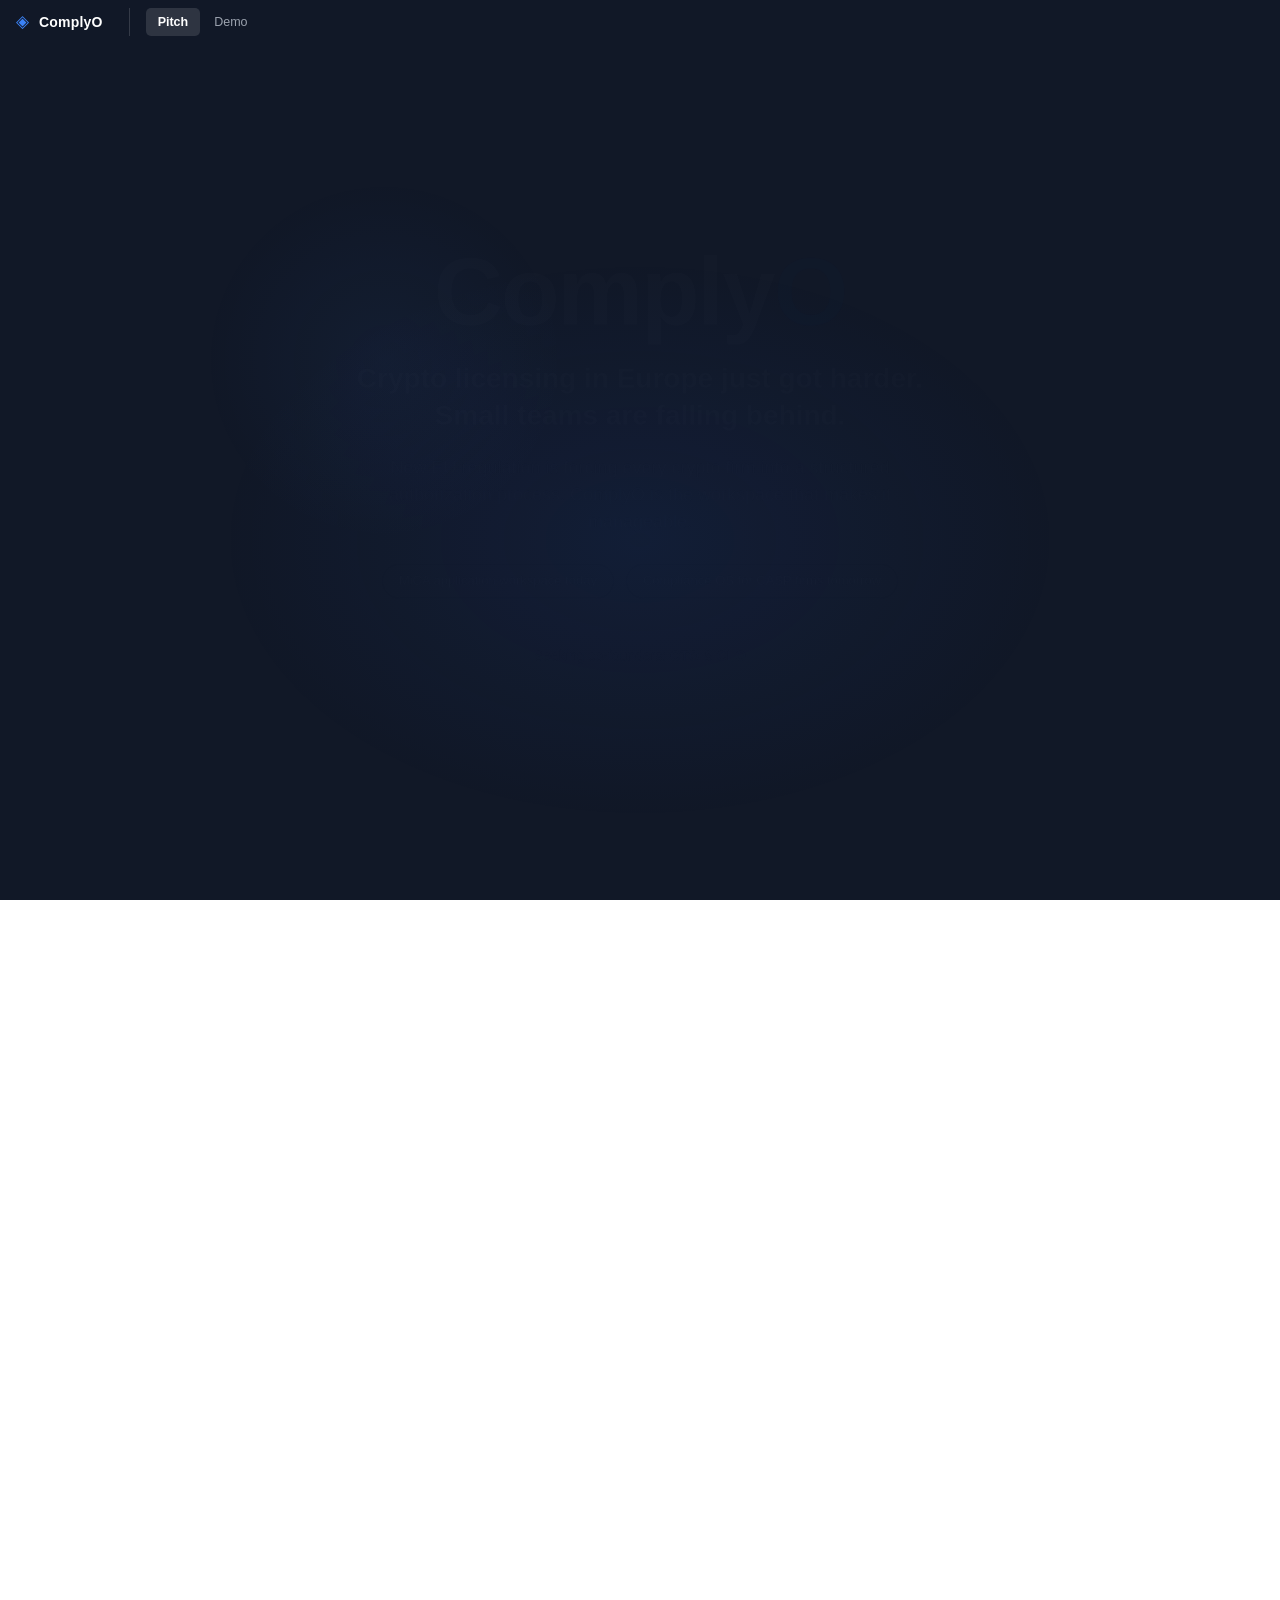
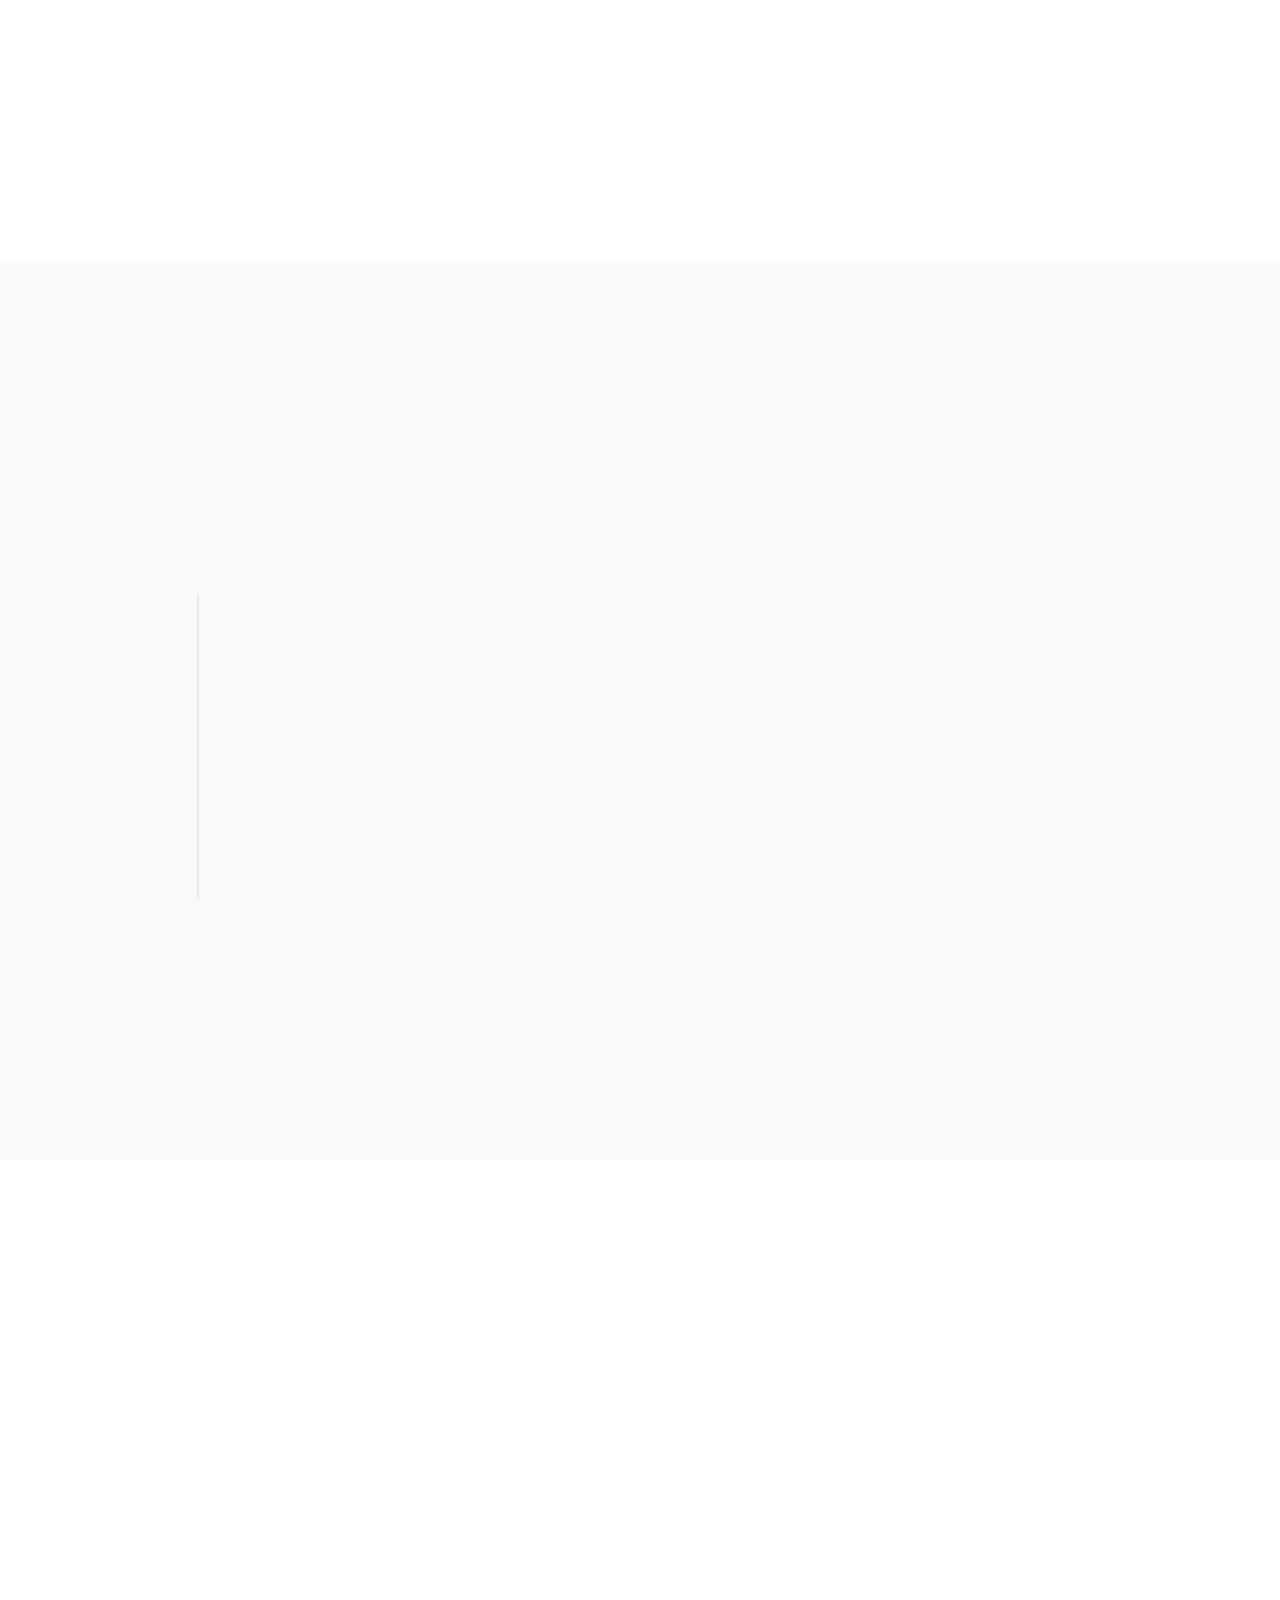
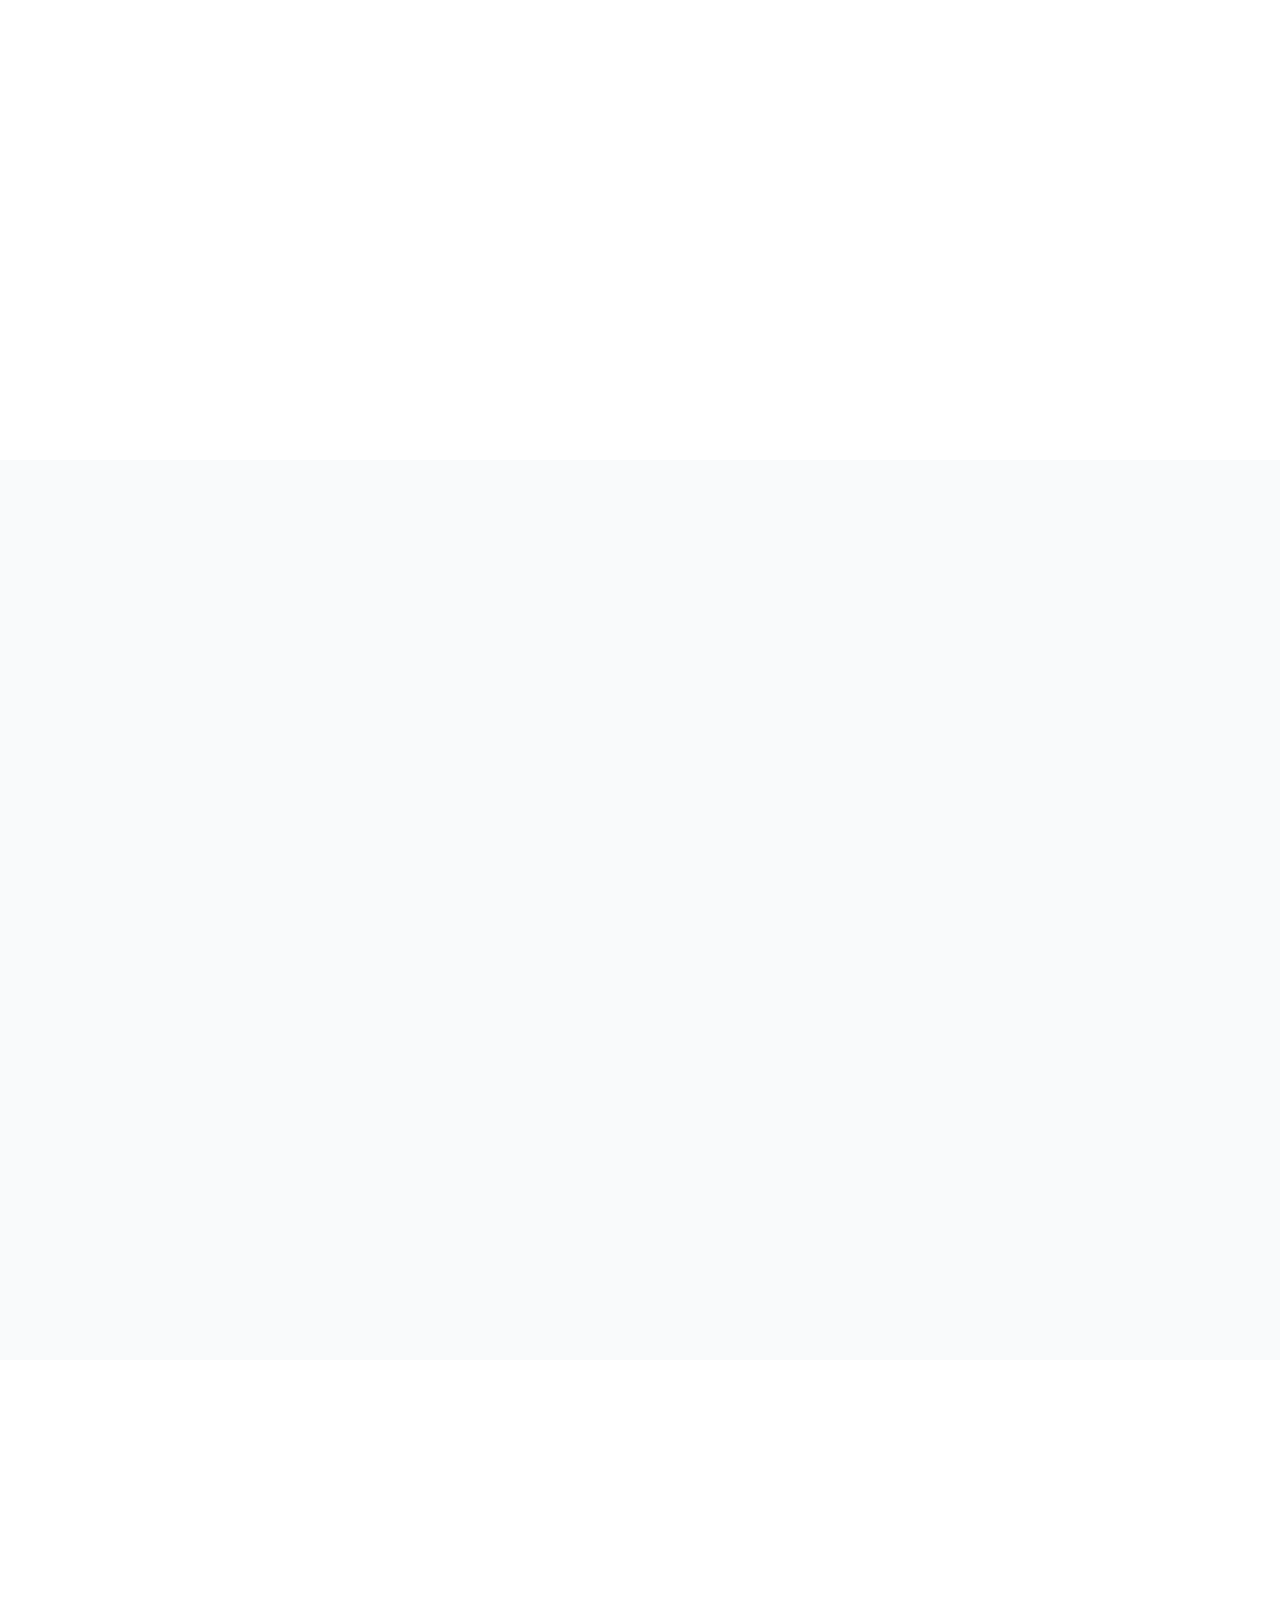
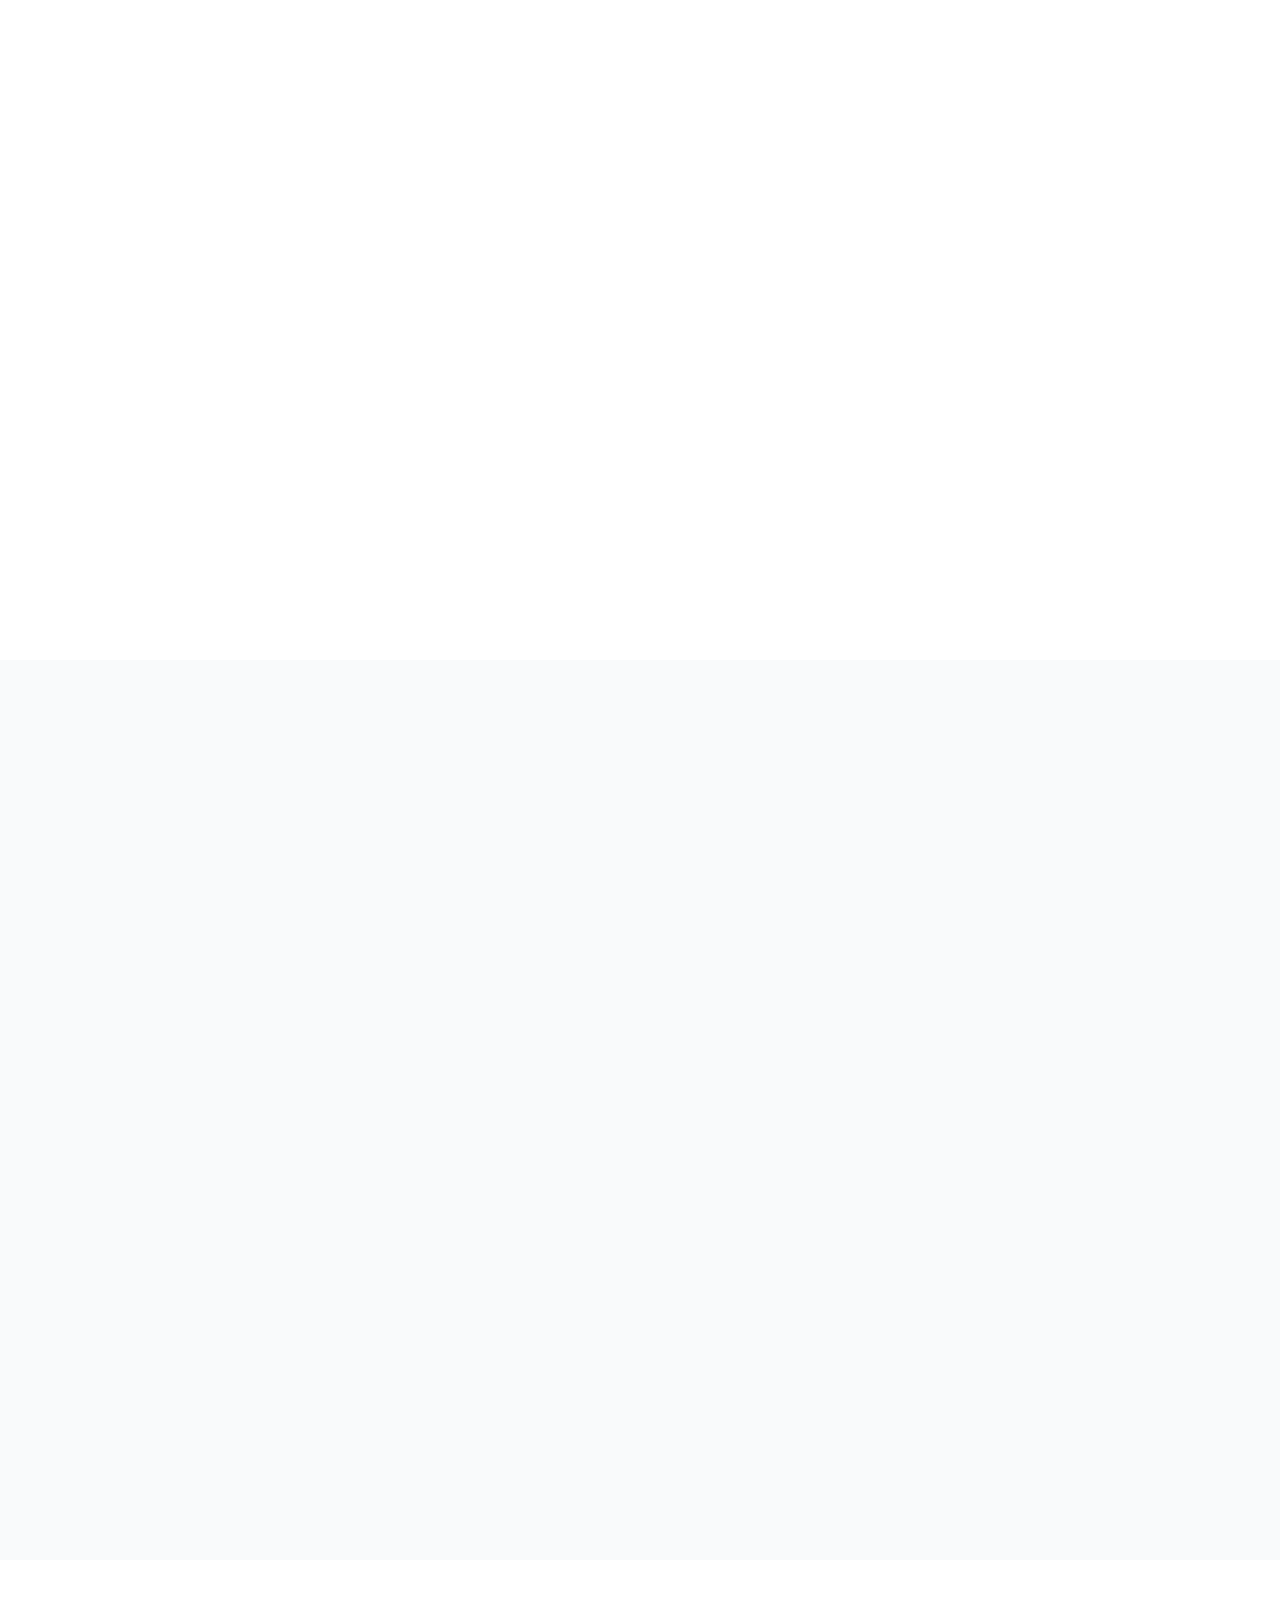
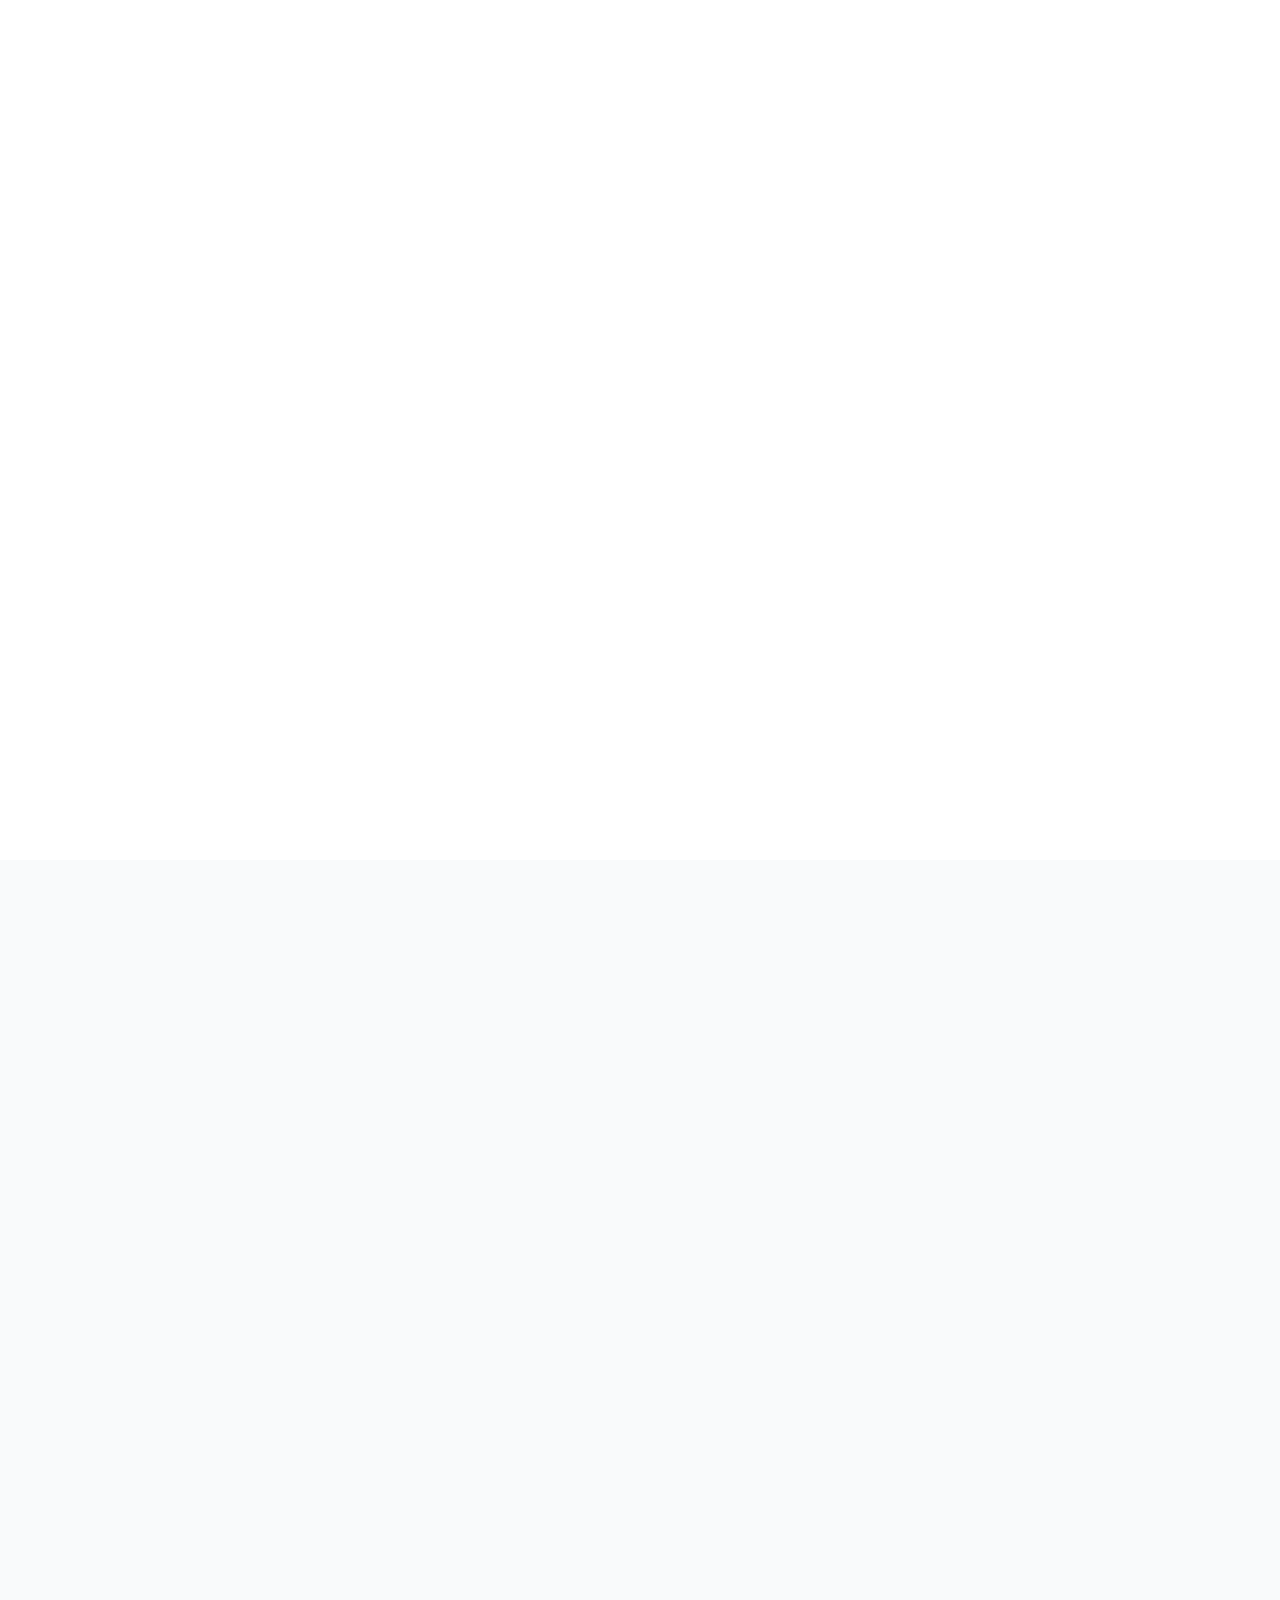
==== commit c5b8a18a: "Add files via upload" ====
--- a/pitch.html
+++ b/pitch.html
@@ -2,309 +2,10 @@
 <html lang="en">
 <head>
   <meta charset="UTF-8">
-  <meta name="viewport" content="width=device-width, initial-scale=1.0">
-  <title>ComplyO — Pitch</title>
-  <link rel="stylesheet" href="pitch.css">
+  <meta http-equiv="refresh" content="0;url=index.html">
+  <title>Redirecting...</title>
 </head>
 <body>
-
-  <!-- Shared header -->
-  <header class="topbar">
-    <div class="topbar-left">
-      <span class="topbar-logo">◈</span>
-      <span class="topbar-brand">ComplyO</span>
-      <nav class="topbar-tabs">
-        <a href="index.html" class="topbar-tab">Demo</a>
-        <a href="pitch.html" class="topbar-tab topbar-tab--active">Pitch Deck</a>
-      </nav>
-    </div>
-  </header>
-
-  <!-- S1 — Title / Hero -->
-  <section class="p-section p-hero" id="hero">
-    <div class="p-hero-inner">
-      <div class="p-hero-badge reveal">Investor + Co-Founder Introduction</div>
-      <h1 class="p-hero-title reveal">Comply<span class="accent">O</span></h1>
-      <p class="p-hero-sub reveal">A new layer for crypto compliance in Europe.</p>
-      <div class="p-hero-pills reveal">
-        <span class="pill">MiCA application workspace today</span>
-        <span class="pill">Compliance OS for CASP firms tomorrow</span>
-      </div>
-      <div class="p-hero-cta reveal">
-        <span class="cta-note">Seeking co-founders: <strong>CTO</strong> &amp; <strong>CLO</strong></span>
-      </div>
-    </div>
-    <div class="p-hero-bg"></div>
-  </section>
-
-  <!-- S2 — Problem -->
-  <section class="p-section" id="problem">
-    <div class="p-container">
-      <div class="section-label reveal">The Problem</div>
-      <h2 class="section-title reveal">Crypto compliance in Europe is too expensive, fragmented, and easy to get wrong</h2>
-      <div class="card-grid reveal-stagger">
-        <div class="p-card p-card--warn">
-          <div class="p-card-icon">💸</div>
-          <h3>Lawyer-heavy prep</h3>
-          <p>Licensing depends on expensive external counsel with limited crypto-specific experience.</p>
-        </div>
-        <div class="p-card p-card--warn">
-          <div class="p-card-icon">📂</div>
-          <h3>Fragmented workflows</h3>
-          <p>Documents, reviews, and responsibilities live across email, drives, and spreadsheets.</p>
-        </div>
-        <div class="p-card p-card--warn">
-          <div class="p-card-icon">⚠️</div>
-          <h3>Small errors, big risk</h3>
-          <p>A missing file or outdated policy can delay licensing by months.</p>
-        </div>
-        <div class="p-card p-card--warn">
-          <div class="p-card-icon">🏢</div>
-          <h3>Smaller firms hurt most</h3>
-          <p>Teams of 3–15 cannot afford the compliance infrastructure that large exchanges have.</p>
-        </div>
-      </div>
-      <div class="proof-block reveal">
-        <span class="proof-tag">Validated</span>
-        Based on <strong>14 interviews</strong> at Unblock — one startup already offered to try an early product.
-      </div>
-    </div>
-  </section>
-
-  <!-- S3 — Why Now -->
-  <section class="p-section p-section--alt" id="why-now">
-    <div class="p-container">
-      <div class="section-label reveal">Why Now</div>
-      <h2 class="section-title reveal">Europe is moving from VASP-era fragmentation to CASP authorization under MiCA</h2>
-      <div class="timeline reveal-stagger">
-        <div class="tl-item">
-          <div class="tl-dot"></div>
-          <div class="tl-content">
-            <div class="tl-year">Pre-2024</div>
-            <div class="tl-text">Fragmented VASP registrations across EU member states. Low barriers, inconsistent oversight.</div>
-          </div>
-        </div>
-        <div class="tl-item">
-          <div class="tl-dot tl-dot--active"></div>
-          <div class="tl-content">
-            <div class="tl-year">2024–2026</div>
-            <div class="tl-text">MiCA transition period. Firms must prepare structured CASP applications or risk losing market access.</div>
-          </div>
-        </div>
-        <div class="tl-item">
-          <div class="tl-dot"></div>
-          <div class="tl-content">
-            <div class="tl-year">2026+</div>
-            <div class="tl-text">Full MiCA enforcement. Only authorized CASPs can operate. Ongoing compliance obligations begin.</div>
-          </div>
-        </div>
-      </div>
-      <div class="urgency-note reveal">
-        <span class="urgency-icon">⏱</span>
-        The window for early compliance tooling is <strong>now</strong>.
-      </div>
-    </div>
-  </section>
-
-  <!-- S4 — Market Signal -->
-  <section class="p-section" id="market">
-    <div class="p-container">
-      <div class="section-label reveal">Market Signal</div>
-      <h2 class="section-title reveal">The transition is large, but authorization is still early</h2>
-      <div class="market-visual reveal">
-        <div class="market-bar-group">
-          <div class="market-bar-wrap">
-            <div class="market-bar-label">Legacy VASP registrations (EU)</div>
-            <div class="market-bar">
-              <div class="market-bar-fill market-bar-fill--large" data-width="85"></div>
-            </div>
-            <div class="market-bar-value">~4,500+ registered entities</div>
-          </div>
-          <div class="market-bar-wrap">
-            <div class="market-bar-label">MiCA-authorized CASPs</div>
-            <div class="market-bar">
-              <div class="market-bar-fill market-bar-fill--small" data-width="8"></div>
-            </div>
-            <div class="market-bar-value">Early movers only</div>
-          </div>
-        </div>
-        <div class="market-insight">
-          <span class="market-arrow">→</span>
-          Massive transition friction. Thousands of firms need structured compliance workflows.
-        </div>
-      </div>
-    </div>
-  </section>
-
-  <!-- S5 — Solution -->
-  <section class="p-section p-section--alt" id="solution">
-    <div class="p-container">
-      <div class="section-label reveal">The Solution</div>
-      <h2 class="section-title reveal">ComplyO starts with the MiCA application workspace</h2>
-      <p class="section-sub reveal">A structured workspace that helps firms see what is missing, resolve flagged items, and prepare for submission.</p>
-      <div class="solution-grid reveal-stagger">
-        <div class="sol-card">
-          <div class="sol-icon">📊</div>
-          <h3>Readiness visibility</h3>
-          <p>See exactly how prepared you are — across every workstream.</p>
-        </div>
-        <div class="sol-card">
-          <div class="sol-icon">📋</div>
-          <h3>Structured workstreams</h3>
-          <p>Organized tracks for governance, AML, operations, and more.</p>
-        </div>
-        <div class="sol-card">
-          <div class="sol-icon">🔍</div>
-          <h3>Flagged-document remediation</h3>
-          <p>Identify gaps and resolve them before they become blockers.</p>
-        </div>
-        <div class="sol-card">
-          <div class="sol-icon">🤝</div>
-          <h3>Team enablement</h3>
-          <p>Empower your legal and compliance team — not replace them.</p>
-        </div>
-      </div>
-    </div>
-  </section>
-
-  <!-- S6 — First Wedge -->
-  <section class="p-section" id="wedge">
-    <div class="p-container">
-      <div class="section-label reveal">First Product</div>
-      <h2 class="section-title reveal">MiCA application management for EU CASP applicants</h2>
-      <div class="wedge-flow reveal">
-        <div class="wedge-step">
-          <div class="wedge-num">1</div>
-          <div class="wedge-desc">
-            <strong>Scope &amp; structure</strong>
-            <span>Define services, authority, and application scope</span>
-          </div>
-        </div>
-        <div class="wedge-connector"></div>
-        <div class="wedge-step">
-          <div class="wedge-num">2</div>
-          <div class="wedge-desc">
-            <strong>Workstreams &amp; docs</strong>
-            <span>Track documents, flag gaps, manage reviews</span>
-          </div>
-        </div>
-        <div class="wedge-connector"></div>
-        <div class="wedge-step">
-          <div class="wedge-num">3</div>
-          <div class="wedge-desc">
-            <strong>Readiness &amp; actions</strong>
-            <span>Guided steps to close gaps and reach submission-ready</span>
-          </div>
-        </div>
-      </div>
-      <div class="wedge-note reveal">One workspace. Operational clarity before submission.</div>
-    </div>
-  </section>
-
-  <!-- S7 — Vision -->
-  <section class="p-section p-section--alt" id="vision">
-    <div class="p-container">
-      <div class="section-label reveal">Vision</div>
-      <h2 class="section-title reveal">From MiCA readiness to a compliance OS</h2>
-      <div class="roadmap reveal-stagger">
-        <div class="rm-layer rm-layer--now">
-          <div class="rm-tag">Now</div>
-          <div class="rm-label">MiCA application workspace</div>
-        </div>
-        <div class="rm-layer rm-layer--next">
-          <div class="rm-tag">Next</div>
-          <div class="rm-label">Post-authorization compliance tracking</div>
-        </div>
-        <div class="rm-layer rm-layer--future">
-          <div class="rm-tag">Future</div>
-          <div class="rm-label">AML workflow coverage</div>
-        </div>
-        <div class="rm-layer rm-layer--horizon">
-          <div class="rm-tag">Horizon</div>
-          <div class="rm-label">EU-wide CASP compliance management</div>
-        </div>
-      </div>
-    </div>
-  </section>
-
-  <!-- S8 — Business Model -->
-  <section class="p-section" id="business">
-    <div class="p-container">
-      <div class="section-label reveal">Business Model</div>
-      <h2 class="section-title reveal">How we make money</h2>
-      <div class="biz-grid reveal-stagger">
-        <div class="biz-card">
-          <div class="biz-icon">💳</div>
-          <h3>B2B SaaS subscription</h3>
-          <p>Monthly or annual pricing per firm.</p>
-        </div>
-        <div class="biz-card">
-          <div class="biz-icon">🎯</div>
-          <h3>CASP applicants first</h3>
-          <p>Sell to EU firms preparing MiCA applications.</p>
-        </div>
-        <div class="biz-card">
-          <div class="biz-icon">📈</div>
-          <h3>Expand to ongoing compliance</h3>
-          <p>Grow with customers into AML and broader compliance.</p>
-        </div>
-        <div class="biz-card">
-          <div class="biz-icon">⬇️</div>
-          <h3>Reduce external dependence</h3>
-          <p>Priced to replace fragmented consultant and tooling costs.</p>
-        </div>
-      </div>
-    </div>
-  </section>
-
-  <!-- S9 — Team -->
-  <section class="p-section p-section--alt" id="team">
-    <div class="p-container">
-      <div class="section-label reveal">Founding Team</div>
-      <h2 class="section-title reveal">Building the founding team</h2>
-      <div class="team-grid reveal-stagger">
-        <div class="team-card team-card--founder">
-          <div class="team-photo">
-            <img src="assets/founder-krisjanis.jpg" alt="Krišjānis Krams" onerror="this.style.display='none';this.parentElement.classList.add('team-photo--placeholder')">
-          </div>
-          <div class="team-name">Krišjānis Krams</div>
-          <div class="team-role">Founder &amp; CEO</div>
-        </div>
-        <div class="team-card team-card--open">
-          <div class="team-photo team-photo--placeholder team-photo--cto">
-            <span>?</span>
-          </div>
-          <div class="team-name">Seeking CTO</div>
-          <div class="team-role">Technical co-founder</div>
-        </div>
-        <div class="team-card team-card--open">
-          <div class="team-photo team-photo--placeholder team-photo--clo">
-            <span>?</span>
-          </div>
-          <div class="team-name">Seeking CLO</div>
-          <div class="team-role">Legal / compliance co-founder</div>
-        </div>
-      </div>
-      <div class="team-message reveal">
-        ComplyO empowers legal and compliance teams — it does not replace them.<br>
-        Building this right requires <strong>technical</strong> and <strong>legal leadership</strong> from day one.
-      </div>
-    </div>
-  </section>
-
-  <!-- S10 — Closing -->
-  <section class="p-section p-closing" id="closing">
-    <div class="p-container">
-      <h2 class="closing-thanks reveal">Thank you</h2>
-      <p class="closing-line reveal">Building decentralized compliance.</p>
-      <div class="closing-contact reveal">
-        <div class="closing-name">Krišjānis Krams</div>
-        <a href="https://www.linkedin.com/in/krams-industries/" target="_blank" rel="noopener" class="closing-link">LinkedIn →</a>
-      </div>
-      <div class="closing-note reveal">Open to co-founder and pilot conversations</div>
-    </div>
-  </section>
-
-  <script src="pitch.js"></script>
+  <p>Redirecting to <a href="index.html">ComplyO Pitch</a>...</p>
 </body>
 </html>
